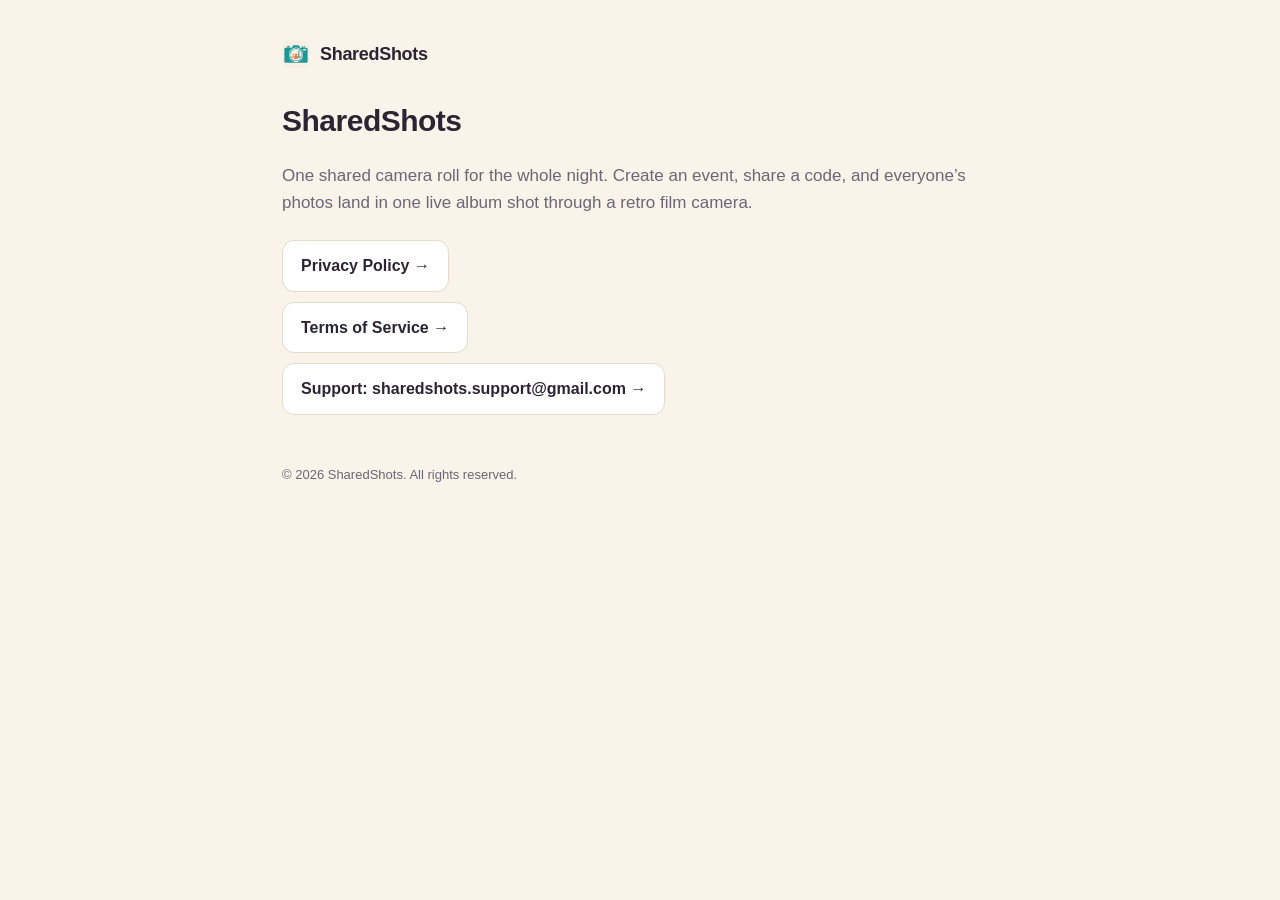
==== index.html @ 399d80fd "Legal pages: say what the app actually does These are the documents the App Store listing, the in-ap" ====
<!doctype html>
<html lang="en">
<head>
  <meta charset="utf-8" />
  <meta name="viewport" content="width=device-width, initial-scale=1" />
  <title>SharedShots</title>
  <link rel="stylesheet" href="./style.css" />
  <link rel="icon" type="image/png" href="./icon.png" />
  <link rel="apple-touch-icon" href="./icon.png" />
</head>
<body>
  <div class="wrap">
    <a class="brand" href="./index.html"><img class="brand-icon" src="./icon.png" alt="" /> SharedShots</a>
    <main>
      <h1>SharedShots</h1>
      <p class="tagline">One shared camera roll for the whole night. Create an event, share a code, and everyone’s photos land in one live album shot through a retro film camera.</p>
      <ul class="home-links">
        <li><a href="./privacy.html">Privacy Policy →</a></li>
        <li><a href="./terms.html">Terms of Service →</a></li>
        <li><a href="mailto:sharedshots.support@gmail.com">Support: sharedshots.support@gmail.com →</a></li>
      </ul>
      <footer>© 2026 SharedShots. All rights reserved.</footer>
    </main>
  </div>
</body>
</html>
---- style.css ----
:root {
  --bg: #f9f3ea;
  --card: #ffffff;
  --text: #2c2433;
  --dim: #6e6576;
  --accent: #0fa39b;
  --border: #e6dacb;
}
* { box-sizing: border-box; }
html { -webkit-text-size-adjust: 100%; }
body {
  margin: 0;
  background: var(--bg);
  color: var(--text);
  font-family: -apple-system, BlinkMacSystemFont, "Segoe UI", Roboto, Helvetica, Arial, sans-serif;
  line-height: 1.6;
}
.wrap { max-width: 760px; margin: 0 auto; padding: 40px 22px 80px; }
.brand {
  display: flex; align-items: center; gap: 10px;
  font-weight: 800; font-size: 18px; letter-spacing: -0.3px;
  color: var(--text); text-decoration: none; margin-bottom: 28px;
}
.brand-icon { width: 28px; height: 28px; border-radius: 8px; display: inline-block; object-fit: cover; vertical-align: middle; }
main h1 { font-size: 30px; letter-spacing: -0.5px; margin: 0 0 6px; }
main h2 { font-size: 20px; margin: 34px 0 10px; }
main h3 { font-size: 16px; margin: 22px 0 8px; }
main p, main li { color: #3a323f; }
a { color: var(--accent); }
em { color: var(--dim); font-style: normal; }
table { border-collapse: collapse; width: 100%; margin: 14px 0; font-size: 14px; }
th, td { border: 1px solid var(--border); padding: 8px 10px; text-align: left; vertical-align: top; }
th { background: #f3ecdd; }
code { background: #efe7d8; padding: 1px 5px; border-radius: 5px; font-size: 0.9em; }
hr { border: none; border-top: 1px solid var(--border); margin: 28px 0; }
.home-links { list-style: none; padding: 0; margin: 24px 0; }
.home-links li { margin: 10px 0; }
.home-links a {
  display: inline-block; padding: 12px 18px; background: var(--card);
  border: 1px solid var(--border); border-radius: 12px; text-decoration: none;
  color: var(--text); font-weight: 600;
}
.tagline { color: var(--dim); font-size: 17px; }
footer { color: var(--dim); font-size: 13px; margin-top: 50px; }
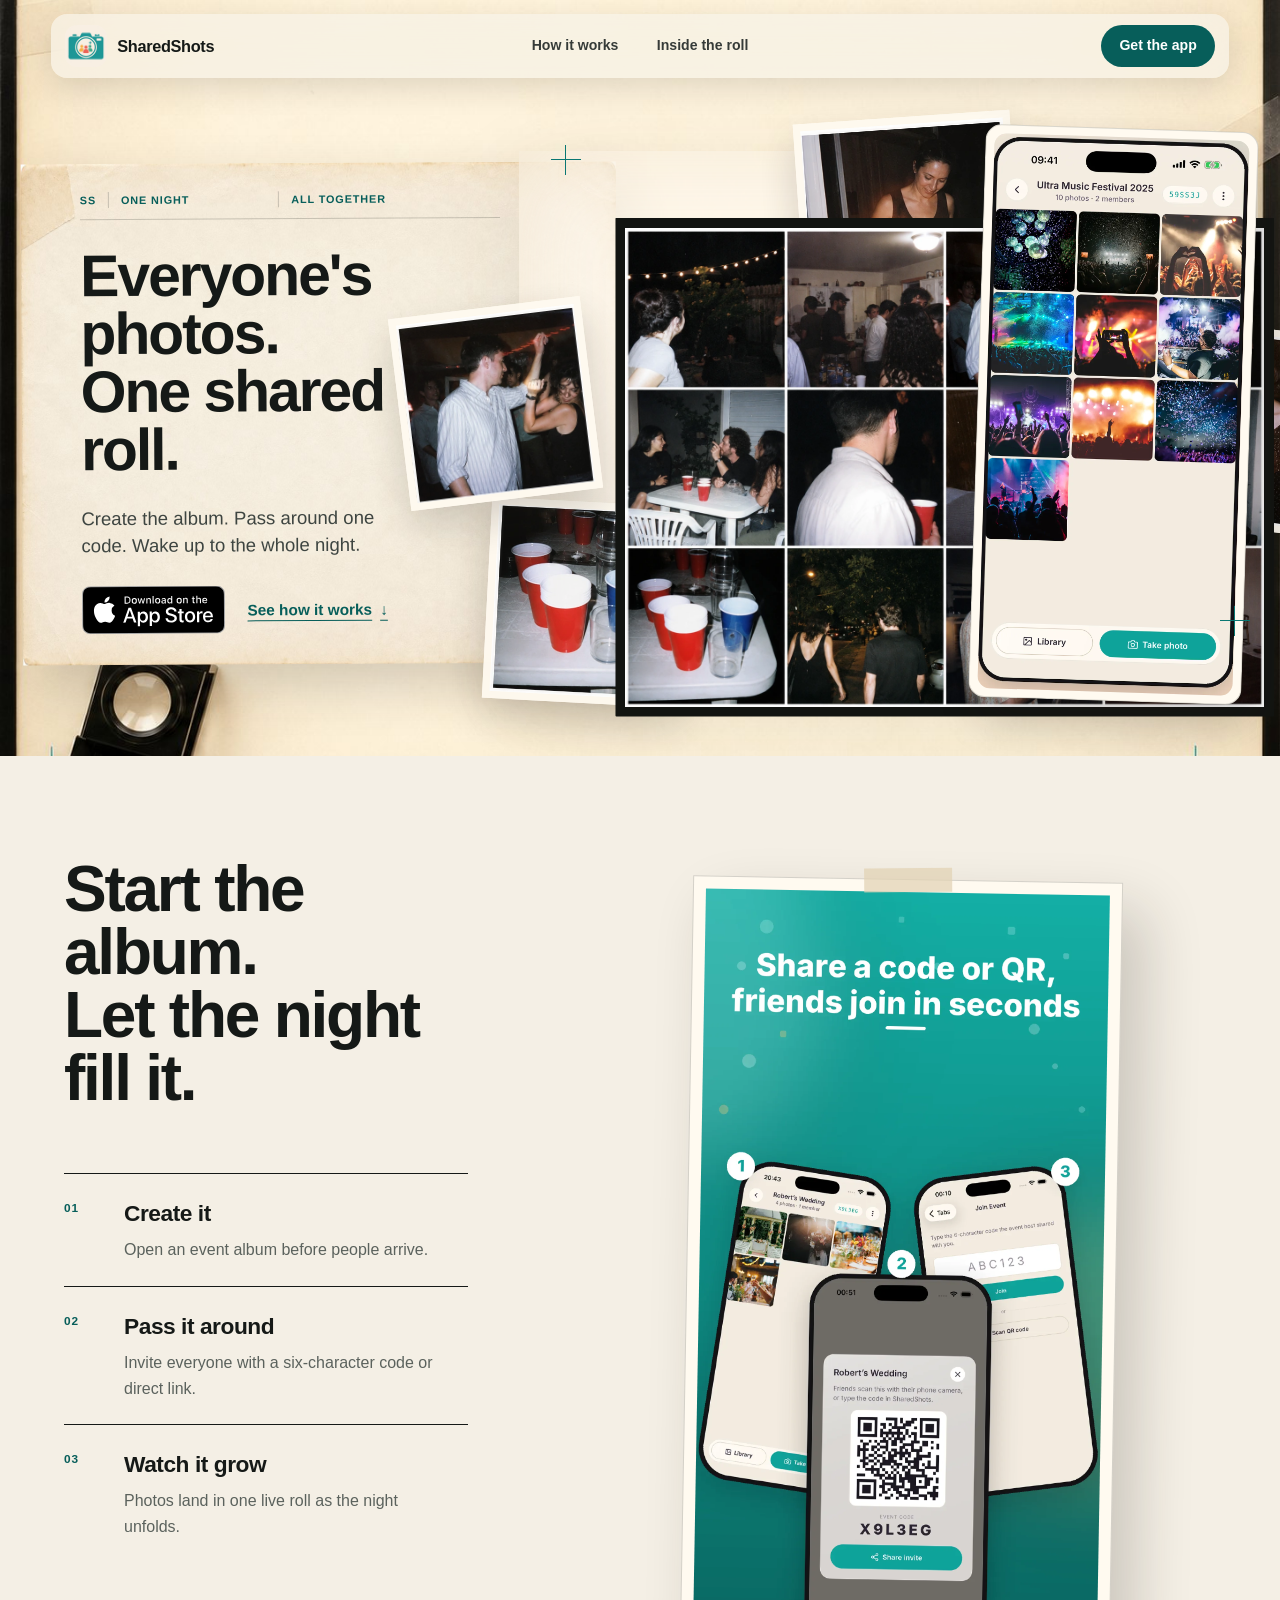
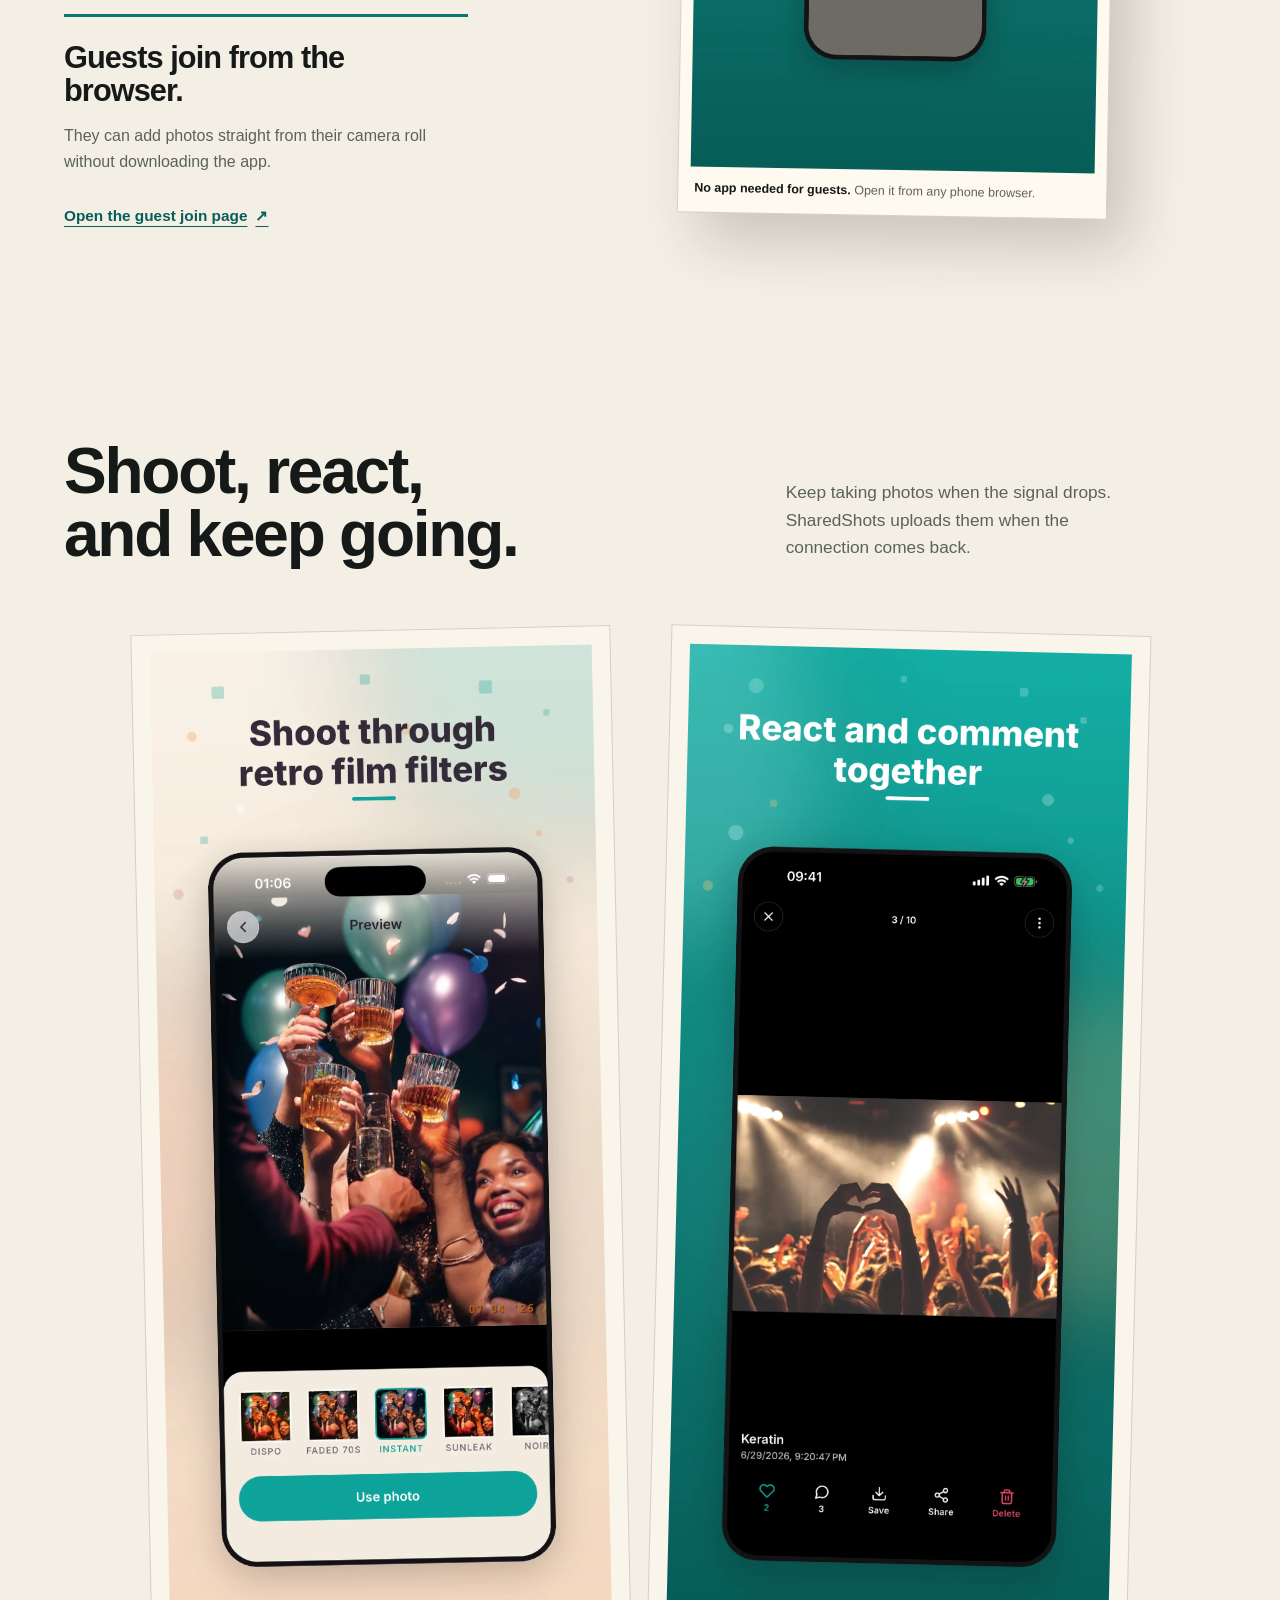
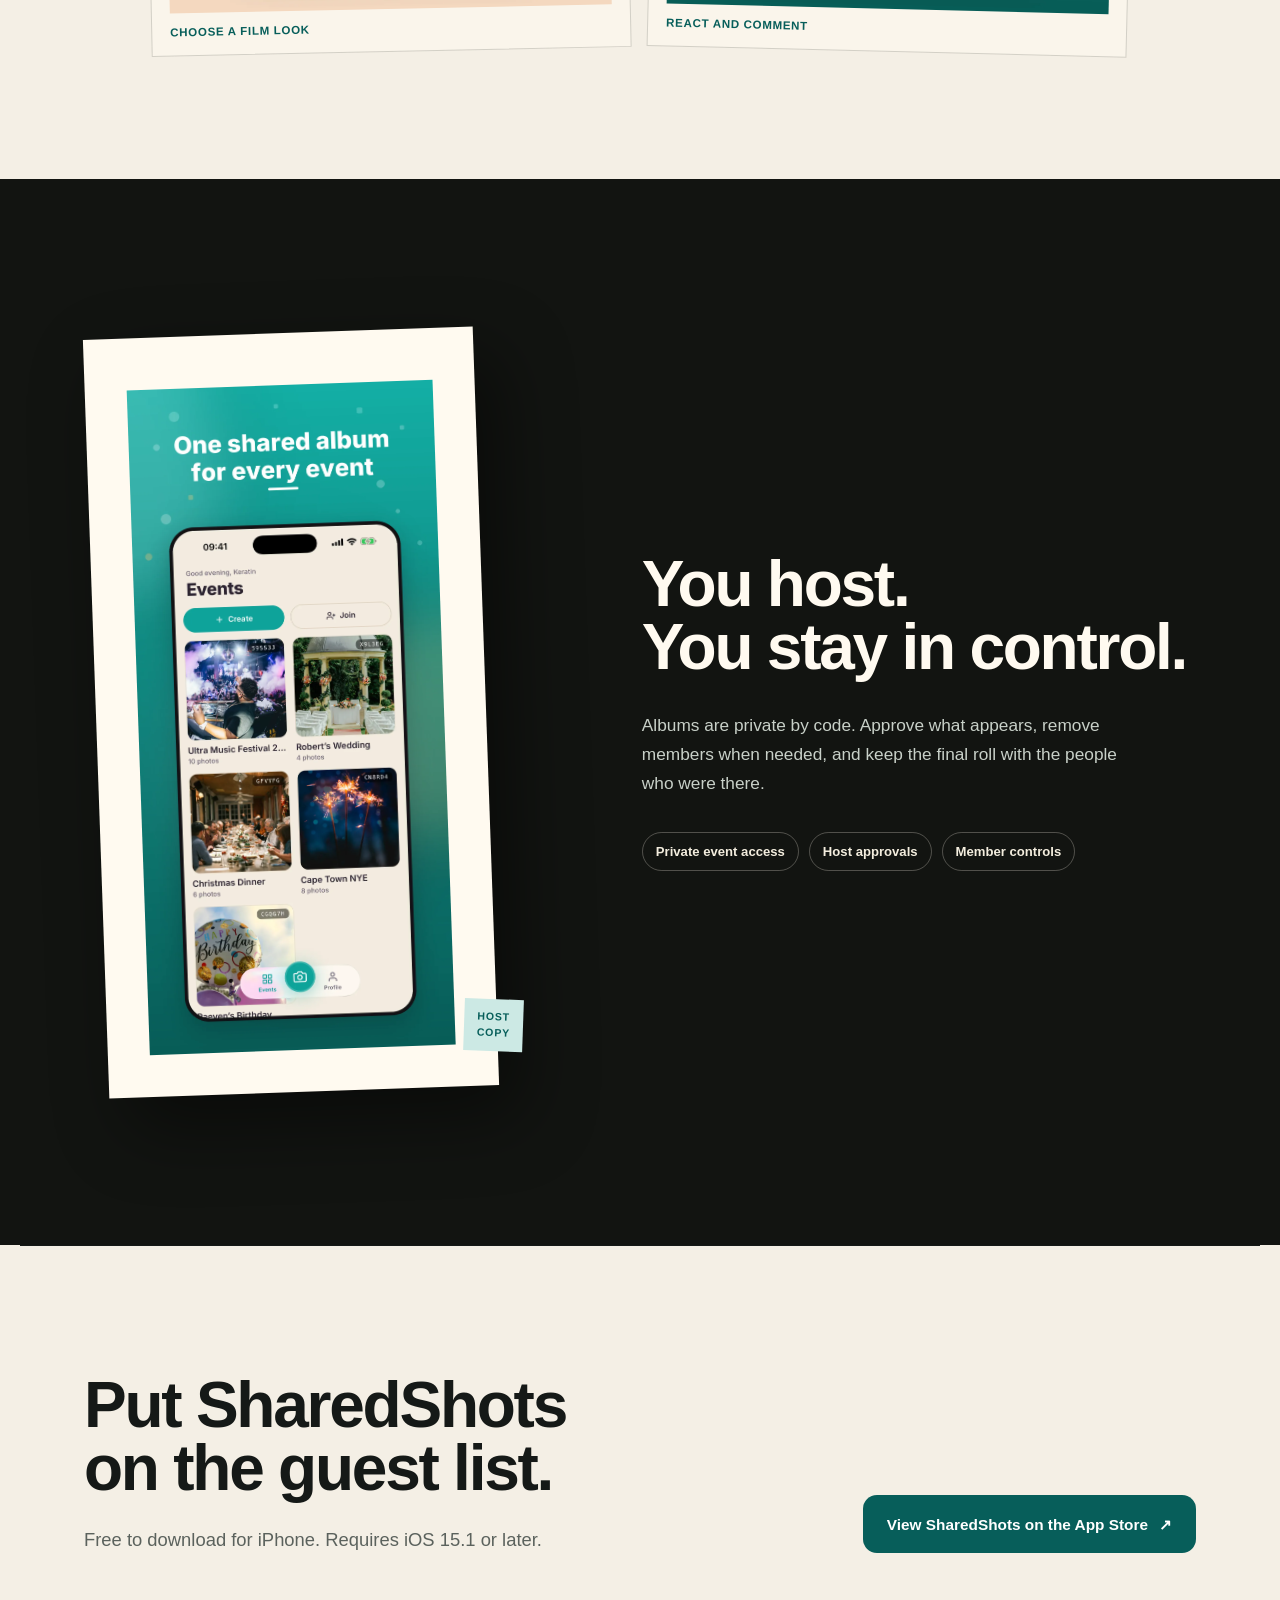
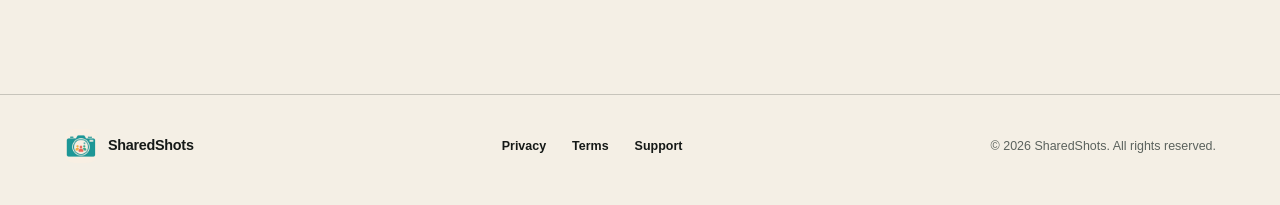
==== commit 5d0583a8: "Redesign the landing page around the contact sheet The old index.html was a placeholder: a title, a " ====
--- a/index.html
+++ b/index.html
@@ -2,25 +2,172 @@
 <html lang="en">
 <head>
   <meta charset="utf-8" />
-  <meta name="viewport" content="width=device-width, initial-scale=1" />
-  <title>SharedShots</title>
+  <meta name="viewport" content="width=device-width, initial-scale=1, viewport-fit=cover" />
+  <title>SharedShots | Everyone's photos, one shared roll</title>
+  <meta name="description" content="Create one event album, share a six-character code, and collect everyone's photos in one live roll. Guests can join from the browser." />
+  <meta name="theme-color" content="#f4efe5" />
+  <meta name="color-scheme" content="light" />
+  <link rel="canonical" href="https://zenklerjp.github.io/sharedshots-site/" />
   <link rel="stylesheet" href="./style.css" />
   <link rel="icon" type="image/png" href="./icon.png" />
   <link rel="apple-touch-icon" href="./icon.png" />
+  <meta property="og:type" content="website" />
+  <meta property="og:title" content="SharedShots | Everyone's photos, one shared roll" />
+  <meta property="og:description" content="Create the album. Pass around one code. Wake up to the whole night." />
+  <meta property="og:url" content="https://zenklerjp.github.io/sharedshots-site/" />
+  <meta property="og:image" content="https://zenklerjp.github.io/sharedshots-site/assets/event-contact-sheet-v2.webp" />
+  <meta name="twitter:card" content="summary_large_image" />
+  <script>document.documentElement.classList.add('js');</script>
 </head>
-<body>
-  <div class="wrap">
-    <a class="brand" href="./index.html"><img class="brand-icon" src="./icon.png" alt="" /> SharedShots</a>
-    <main>
-      <h1>SharedShots</h1>
-      <p class="tagline">One shared camera roll for the whole night. Create an event, share a code, and everyone’s photos land in one live album shot through a retro film camera.</p>
-      <ul class="home-links">
-        <li><a href="./privacy.html">Privacy Policy →</a></li>
-        <li><a href="./terms.html">Terms of Service →</a></li>
-        <li><a href="mailto:sharedshots.support@gmail.com">Support: sharedshots.support@gmail.com →</a></li>
-      </ul>
-      <footer>© 2026 SharedShots. All rights reserved.</footer>
-    </main>
-  </div>
+<body class="landing">
+  <!--
+  THESIS: Separate guest camera rolls converge into one event record; refuse the generic app hero beside a floating phone.
+  OWN-WORLD: Warm light-table ivory, black film rails, teal lab marks, acetate sleeves, and precise contact-sheet rhythm.
+  STORY: Hosts understand the code, see browser access and the live roll, trust the controls, then get the iPhone app.
+  FIRST VIEWPORT: Calm copy fills the left third; event film and a real product screen cross into a large proof sheet at right; the App Store badge anchors the action.
+  FORM: Afterparty Light Table ranked first, staged as a convergence cross with vertical strata ascent; seed key 2ecbd7d3.
+  FINISH: unreviewed and undocumented is unfinished; this build ends with the finish review, the verdict, and DESIGN.md
+  -->
+  <a class="skip-link" href="#main">Skip to content</a>
+
+  <header class="site-header" aria-label="Primary navigation">
+    <a class="site-brand" href="./index.html" aria-label="SharedShots home">
+      <img src="./icon.png" alt="" width="44" height="44" />
+      <span>SharedShots</span>
+    </a>
+    <nav class="site-nav" aria-label="Site navigation">
+      <a href="#how-it-works">How it works</a>
+      <a href="#inside-the-roll">Inside the roll</a>
+    </nav>
+    <a class="header-action" href="https://apps.apple.com/app/id6786014182" data-app-store>Get the app</a>
+  </header>
+
+  <main id="main">
+    <section class="hero" aria-labelledby="hero-title">
+      <div class="hero-copy">
+        <div class="lab-stamp" aria-hidden="true"><span>SS</span><span>ONE NIGHT</span><span>ALL TOGETHER</span></div>
+        <h1 id="hero-title">Everyone's photos.<br />One shared roll.</h1>
+        <p>Create the album. Pass around one code. Wake up to the whole night.</p>
+        <div class="hero-actions">
+          <a class="app-store-badge" href="https://apps.apple.com/app/id6786014182" aria-label="Download SharedShots on the App Store" data-app-store>
+            <img src="./assets/download-on-app-store.svg" alt="Download on the App Store" width="144" height="48" />
+          </a>
+          <a class="text-action" href="#how-it-works">See how it works <span aria-hidden="true">↓</span></a>
+        </div>
+      </div>
+
+      <div class="convergence-stage" role="group" aria-label="Event photos converging into one SharedShots album">
+        <div class="registration registration-one" aria-hidden="true"></div>
+        <div class="registration registration-two" aria-hidden="true"></div>
+        <div class="film-strip film-strip-top" aria-hidden="true">
+          <img src="./assets/event-contact-sheet-v2.webp" alt="" width="1448" height="1086" />
+        </div>
+        <div class="film-strip film-strip-bottom" aria-hidden="true">
+          <img src="./assets/event-contact-sheet-v2.webp" alt="" width="1448" height="1086" />
+        </div>
+        <div class="film-strip film-strip-left" aria-hidden="true">
+          <img src="./assets/event-contact-sheet-v2.webp" alt="" width="1448" height="1086" />
+        </div>
+        <div class="film-strip film-strip-right" aria-hidden="true">
+          <img src="./assets/event-contact-sheet-v2.webp" alt="" width="1448" height="1086" />
+        </div>
+        <figure class="contact-proof">
+          <img src="./assets/event-contact-sheet-v2.webp" alt="Candid guest photos from a backyard birthday and late-night hangout" width="1448" height="1086" />
+        </figure>
+        <figure class="product-proof">
+          <div class="product-shot-crop">
+            <img src="./assets/app-gallery-hd.webp" alt="SharedShots live event gallery on iPhone" width="1287" height="2796" fetchpriority="high" />
+          </div>
+        </figure>
+      </div>
+    </section>
+
+    <section class="host-flow" id="how-it-works" aria-labelledby="flow-title">
+      <div class="flow-copy">
+        <div class="section-intro">
+          <h2 id="flow-title">Start the album.<br />Let the night fill it.</h2>
+        </div>
+        <ol class="flow-list">
+          <li>
+            <h3>Create it</h3>
+            <p>Open an event album before people arrive.</p>
+          </li>
+          <li>
+            <h3>Pass it around</h3>
+            <p>Invite everyone with a six-character code or direct link.</p>
+          </li>
+          <li>
+            <h3>Watch it grow</h3>
+            <p>Photos land in one live roll as the night unfolds.</p>
+          </li>
+        </ol>
+        <div class="guest-join-copy">
+          <h3>Guests join from the browser.</h3>
+          <p>They can add photos straight from their camera roll without downloading the app.</p>
+          <a class="text-action" href="./join.html">Open the guest join page <span aria-hidden="true">↗</span></a>
+        </div>
+      </div>
+      <figure class="code-proof">
+        <img src="./assets/app-code-hd.webp" alt="SharedShots join code, QR code, and guest screens" width="1287" height="2796" loading="lazy" />
+        <figcaption><strong>No app needed for guests.</strong> Open it from any phone browser.</figcaption>
+      </figure>
+    </section>
+
+    <section class="roll-section" id="inside-the-roll" aria-labelledby="roll-title">
+      <div class="roll-heading">
+        <h2 id="roll-title">Shoot, react,<br />and keep going.</h2>
+        <p>Keep taking photos when the signal drops. SharedShots uploads them when the connection comes back.</p>
+      </div>
+      <div class="screen-run" role="region" aria-label="SharedShots app screens" tabindex="0">
+        <figure class="screen-frame screen-frame-one">
+          <img src="./assets/app-camera-hd.webp" alt="SharedShots camera preview with retro film looks" loading="lazy" />
+          <figcaption>Choose a film look</figcaption>
+        </figure>
+        <figure class="screen-frame screen-frame-two">
+          <img src="./assets/app-social-hd.webp" alt="SharedShots photo view with likes, comments, save, and share actions" loading="lazy" />
+          <figcaption>React and comment</figcaption>
+        </figure>
+      </div>
+    </section>
+
+    <section class="control-section" aria-labelledby="control-title">
+      <div class="control-visual" aria-hidden="true">
+        <img src="./assets/app-events-hd.webp" alt="" loading="lazy" />
+        <span class="control-mark">HOST<br />COPY</span>
+      </div>
+      <div class="control-copy">
+        <h2 id="control-title">You host.<br />You stay in control.</h2>
+        <p>Albums are private by code. Approve what appears, remove members when needed, and keep the final roll with the people who were there.</p>
+        <ul>
+          <li>Private event access</li>
+          <li>Host approvals</li>
+          <li>Member controls</li>
+        </ul>
+      </div>
+    </section>
+
+    <section class="final-cta" aria-labelledby="final-title">
+      <div class="final-copy">
+        <h2 id="final-title">Put SharedShots on the guest list.</h2>
+        <p>Free to download for iPhone. Requires iOS 15.1 or later.</p>
+      </div>
+      <a class="primary-action" href="https://apps.apple.com/app/id6786014182" data-app-store>View SharedShots on the App Store <span aria-hidden="true">↗</span></a>
+    </section>
+  </main>
+
+  <footer class="site-footer">
+    <a class="site-brand footer-brand" href="./index.html">
+      <img src="./icon.png" alt="" width="36" height="36" />
+      <span>SharedShots</span>
+    </a>
+    <div class="footer-links">
+      <a href="./privacy.html">Privacy</a>
+      <a href="./terms.html">Terms</a>
+      <a href="mailto:sharedshots.support@gmail.com">Support</a>
+    </div>
+    <p>© 2026 SharedShots. All rights reserved.</p>
+  </footer>
+
+  <script src="./script.js"></script>
 </body>
 </html>
--- a/style.css
+++ b/style.css
@@ -1,44 +1,1309 @@
 :root {
-  --bg: #f9f3ea;
-  --card: #ffffff;
-  --text: #2c2433;
-  --dim: #6e6576;
-  --accent: #0fa39b;
-  --border: #e6dacb;
-}
-* { box-sizing: border-box; }
-html { -webkit-text-size-adjust: 100%; }
+  --paper: #f4efe5;
+  --paper-bright: #fffaf0;
+  --paper-deep: #e7dfd0;
+  --ink: #151917;
+  --muted: #5b625d;
+  --teal: #0a7772;
+  --teal-strong: #075e5a;
+  --teal-soft: #cce9e4;
+  --amber: #d59231;
+  --film: #121411;
+  --hairline: rgba(21, 25, 23, 0.2);
+  --ease-out: cubic-bezier(0.16, 1, 0.3, 1);
+  --shadow-soft: 0 28px 70px rgba(35, 29, 21, 0.18);
+  --shadow-lift: 0 18px 42px rgba(35, 29, 21, 0.2);
+}
+
+* {
+  box-sizing: border-box;
+}
+
+html {
+  scroll-behavior: smooth;
+  scroll-padding-top: 92px;
+  overflow-x: clip;
+  -webkit-text-size-adjust: 100%;
+}
+
 body {
   margin: 0;
-  background: var(--bg);
-  color: var(--text);
+  background: var(--paper);
+  color: var(--ink);
   font-family: -apple-system, BlinkMacSystemFont, "Segoe UI", Roboto, Helvetica, Arial, sans-serif;
+  line-height: 1.5;
+  -webkit-font-smoothing: antialiased;
+}
+
+img {
+  max-width: 100%;
+}
+
+a {
+  color: inherit;
+}
+
+button,
+a {
+  -webkit-tap-highlight-color: transparent;
+}
+
+a:focus-visible {
+  outline: 3px solid var(--teal);
+  outline-offset: 4px;
+  border-radius: 4px;
+}
+
+.skip-link {
+  position: fixed;
+  top: 12px;
+  left: 12px;
+  z-index: 100;
+  padding: 10px 14px;
+  background: var(--film);
+  color: var(--paper-bright);
+  font-weight: 700;
+  text-decoration: none;
+  transform: translateY(-160%);
+  transition: transform 180ms var(--ease-out);
+}
+
+.skip-link:focus {
+  transform: translateY(0);
+}
+
+.landing {
+  overflow-x: clip;
+}
+
+.site-header {
+  position: fixed;
+  inset: 14px clamp(16px, 4vw, 66px) auto;
+  z-index: 40;
+  min-height: 64px;
+  display: grid;
+  grid-template-columns: 1fr auto 1fr;
+  align-items: center;
+  gap: 28px;
+  padding: 9px 14px;
+  background: rgba(247, 241, 231, 0.78);
+  border-radius: 16px;
+  box-shadow: 0 9px 30px rgba(39, 31, 21, 0.15);
+  -webkit-backdrop-filter: blur(22px) saturate(145%);
+  backdrop-filter: blur(22px) saturate(145%);
+}
+
+@supports not (backdrop-filter: blur(1px)) {
+  .site-header {
+    background: var(--paper);
+  }
+}
+
+.site-brand {
+  display: inline-flex;
+  align-items: center;
+  gap: 10px;
+  width: max-content;
+  color: var(--ink);
+  font-size: 1.02rem;
+  font-weight: 760;
+  letter-spacing: -0.02em;
+  text-decoration: none;
+}
+
+.site-brand img {
+  display: block;
+  width: 42px;
+  height: 42px;
+  border-radius: 12px;
+}
+
+.site-nav {
+  display: flex;
+  align-items: center;
+  gap: clamp(20px, 3vw, 42px);
+}
+
+.site-nav a {
+  color: #363b38;
+  font-size: 0.88rem;
+  font-weight: 650;
+  text-decoration: none;
+  transition: color 160ms ease;
+}
+
+.header-action {
+  justify-self: end;
+  min-height: 42px;
+  display: inline-flex;
+  align-items: center;
+  padding: 0 18px;
+  background: var(--teal-strong);
+  color: #fff;
+  border-radius: 999px;
+  font-size: 0.88rem;
+  font-weight: 730;
+  text-decoration: none;
+  transition: transform 160ms var(--ease-out), background-color 160ms ease;
+}
+
+.header-action:active,
+.primary-action:active,
+.app-store-badge:active {
+  transform: scale(0.97);
+}
+
+.hero {
+  min-height: 84svh;
+  display: grid;
+  grid-template-columns: minmax(380px, 0.86fr) minmax(560px, 1.14fr);
+  align-items: center;
+  gap: 0;
+  max-width: none;
+  margin: 0 auto;
+  padding: clamp(88px, 9vh, 104px) max(22px, calc((100vw - 1420px) / 2)) clamp(16px, 2vh, 24px);
+  background-color: var(--paper);
+  background-image: url("./assets/hero-light-table.jpg");
+  background-position: center;
+  background-size: cover;
+  overflow: clip;
+}
+
+.hero-copy {
+  position: relative;
+  z-index: 4;
+  align-self: center;
+  width: min(112%, 640px);
+  padding: clamp(20px, 2.2vw, 30px) clamp(30px, 4.6vw, 66px) clamp(20px, 2.4vw, 32px);
+  background-color: var(--paper-bright);
+  background-image: url("./assets/lab-paper.jpg");
+  background-position: center;
+  background-size: 100% 100%;
+  box-shadow: 14px 22px 52px rgba(46, 36, 24, 0.2);
+  transform: rotate(-0.3deg);
+}
+
+.lab-stamp {
+  width: min(100%, 420px);
+  display: grid;
+  grid-template-columns: auto 1fr 1.4fr;
+  gap: 12px;
+  align-items: center;
+  margin-bottom: clamp(20px, 3vh, 30px);
+  padding-bottom: 11px;
+  border-bottom: 1px solid var(--hairline);
+  color: var(--teal-strong);
+  font-size: 0.68rem;
+  font-weight: 780;
+  letter-spacing: 0.08em;
+}
+
+.lab-stamp span:not(:first-child) {
+  padding-left: 12px;
+  border-left: 1px solid var(--hairline);
+}
+
+.hero h1,
+.section-intro h2,
+.roll-heading h2,
+.control-copy h2,
+.final-copy h2 {
+  margin: 0;
+  font-weight: 780;
+  letter-spacing: -0.035em;
+  line-height: 0.98;
+  text-wrap: balance;
+}
+
+.hero h1 {
+  max-width: 9.8ch;
+  font-size: clamp(3.35rem, 4.6vw, 4.1rem);
+}
+
+.hero-copy > p {
+  max-width: 31ch;
+  margin: 28px 0 0;
+  color: #3e4541;
+  font-size: clamp(1.08rem, 1.45vw, 1.34rem);
+  line-height: 1.45;
+  text-wrap: pretty;
+}
+
+.hero-actions {
+  display: flex;
+  flex-wrap: wrap;
+  align-items: center;
+  gap: 22px;
+  margin-top: 26px;
+}
+
+.app-store-badge {
+  display: inline-flex;
+  flex: none;
+  transition: transform 160ms var(--ease-out), filter 160ms ease;
+}
+
+.app-store-badge img {
+  display: block;
+  width: auto;
+  height: 48px;
+}
+
+.text-action {
+  display: inline-flex;
+  align-items: center;
+  gap: 8px;
+  min-height: 44px;
+  color: var(--teal-strong);
+  font-size: 0.96rem;
+  font-weight: 730;
+  text-underline-offset: 5px;
+  text-decoration-thickness: 1px;
+}
+
+.text-action span {
+  transition: transform 180ms var(--ease-out);
+}
+
+.convergence-stage {
+  position: relative;
+  z-index: 5;
+  min-height: clamp(470px, 62vh, 650px);
+  width: 114%;
+  margin-left: -14%;
+  isolation: isolate;
+  overflow: visible;
+}
+
+.convergence-stage::before {
+  content: "";
+  position: absolute;
+  inset: 3% 0 0 8%;
+  z-index: -1;
+  background: rgba(255, 250, 240, 0.7);
+  box-shadow: inset 0 0 90px rgba(203, 173, 118, 0.18), 0 26px 90px rgba(70, 54, 32, 0.11);
+}
+
+.registration {
+  position: absolute;
+  z-index: 6;
+  width: 30px;
+  height: 30px;
+  color: var(--teal);
+}
+
+.registration::before,
+.registration::after {
+  content: "";
+  position: absolute;
+  background: currentColor;
+}
+
+.registration::before {
+  top: 14px;
+  left: 0;
+  width: 30px;
+  height: 1px;
+}
+
+.registration::after {
+  top: 0;
+  left: 14px;
+  width: 1px;
+  height: 30px;
+}
+
+.registration-one {
+  top: 2%;
+  left: 12%;
+}
+
+.registration-two {
+  right: 1%;
+  bottom: 10%;
+}
+
+.film-strip {
+  position: absolute;
+  z-index: 0;
+  aspect-ratio: 1;
+  height: auto;
+  overflow: hidden;
+  background: var(--paper-bright);
+  border: 7px solid var(--paper-bright);
+  box-shadow: var(--shadow-lift);
+  opacity: 0.95;
+  transition: transform 1100ms var(--ease-out), opacity 700ms ease;
+}
+
+.film-strip img {
+  position: absolute;
+  width: 400%;
+  height: auto;
+  max-width: none;
+  display: block;
+}
+
+.film-strip-top {
+  top: -3%;
+  right: 30%;
+  width: 27%;
+  transform: rotate(-4deg);
+}
+
+.film-strip-top img {
+  top: 0;
+  left: -300%;
+}
+
+.film-strip-bottom {
+  bottom: -2%;
+  left: 4%;
+  width: 25%;
+  transform: rotate(3deg);
+}
+
+.film-strip-bottom img {
+  top: -200%;
+  left: 0;
+}
+
+.film-strip-left {
+  top: 31%;
+  left: -7%;
+  width: 24%;
+  transform: rotate(-7deg);
+}
+
+.film-strip-left img {
+  top: 0;
+  left: -200%;
+}
+
+.film-strip-right {
+  top: 34%;
+  right: -8%;
+  width: 25%;
+  transform: rotate(7deg);
+}
+
+.film-strip-right img {
+  top: -100%;
+  left: -200%;
+}
+
+.contact-proof {
+  position: absolute;
+  z-index: 2;
+  top: 15%;
+  right: -2%;
+  width: min(82%, 760px);
+  margin: 0;
+  padding: 10px;
+  background: var(--film);
+  box-shadow: var(--shadow-soft);
+  transform: none;
+  clip-path: inset(0 round 1px);
+  filter: blur(0);
+  opacity: 1;
+  transition: transform 1200ms var(--ease-out), clip-path 1200ms var(--ease-out), filter 900ms ease, opacity 650ms ease;
+}
+
+.contact-proof img {
+  width: 100%;
+  height: auto;
+  display: block;
+}
+
+.product-proof {
+  position: absolute;
+  z-index: 5;
+  top: -1%;
+  right: 1%;
+  width: clamp(270px, 34%, 340px);
+  margin: 0;
+  padding: 8px;
+  overflow: hidden;
+  background: var(--paper-bright);
+  border: 1px solid rgba(21, 25, 23, 0.16);
+  border-radius: 16px;
+  box-shadow: 14px 20px 44px rgba(30, 27, 22, 0.22);
+  transform: rotate(1.8deg);
+  transition: transform 1100ms var(--ease-out), opacity 650ms ease;
+}
+
+.product-shot-crop {
+  position: relative;
+  aspect-ratio: 970 / 2110;
+  overflow: hidden;
+  background: var(--paper);
+  border-radius: 12px;
+}
+
+.product-shot-crop img {
+  position: absolute;
+  top: -27%;
+  left: -16%;
+  width: 132%;
+  height: auto;
+  max-width: none;
+  display: block;
+}
+
+.image-missing {
+  min-height: 230px;
+  display: grid;
+  place-items: center;
+  background: var(--paper-deep);
+  color: var(--teal-strong);
+}
+
+.image-missing::before {
+  content: "SharedShots screen";
+  max-width: 12ch;
+  text-align: center;
+  font-size: 0.78rem;
+  font-weight: 740;
+}
+
+.image-missing img {
+  display: none;
+}
+
+.control-mark {
+  font-family: "Aptos Narrow", "Bahnschrift SemiCondensed", sans-serif;
+  font-weight: 700;
+  letter-spacing: 0.08em;
+}
+
+.js:not(.motion-ready) .film-strip-top {
+  opacity: 0.58;
+  transform: translate3d(18%, -24%, 0) rotate(2deg);
+}
+
+.js:not(.motion-ready) .film-strip-bottom {
+  opacity: 0.58;
+  transform: translate3d(-18%, 24%, 0) rotate(-3deg);
+}
+
+.js:not(.motion-ready) .film-strip-left {
+  opacity: 0.5;
+  transform: translate3d(-26%, 0, 0) rotate(-12deg);
+}
+
+.js:not(.motion-ready) .film-strip-right {
+  opacity: 0.5;
+  transform: translate3d(28%, 0, 0) rotate(12deg);
+}
+
+.js:not(.motion-ready) .contact-proof {
+  opacity: 0.72;
+  filter: blur(4px);
+  clip-path: inset(10% 9% 11% 10% round 1px);
+  transform: translate3d(5%, 3%, 0) rotate(1deg) scale(0.96);
+}
+
+.js:not(.motion-ready) .product-proof {
+  opacity: 0.68;
+  transform: translate3d(18%, -12%, 0) rotate(7deg);
+}
+
+.final-cta {
+  max-width: 1240px;
+  margin: 0 auto;
+  padding-left: clamp(22px, 5vw, 76px);
+  padding-right: clamp(22px, 5vw, 76px);
+}
+
+.host-flow {
+  display: grid;
+  grid-template-columns: minmax(340px, 0.78fr) minmax(420px, 1.22fr);
+  align-items: center;
+  gap: clamp(64px, 9vw, 150px);
+  max-width: 1480px;
+  margin: 0 auto;
+  padding: clamp(72px, 8vw, 118px) clamp(22px, 5vw, 76px) clamp(84px, 9vw, 132px);
+}
+
+.roll-heading {
+  display: grid;
+  grid-template-columns: minmax(0, 1.18fr) minmax(260px, 0.82fr);
+  gap: clamp(44px, 8vw, 126px);
+  align-items: end;
+}
+
+.section-intro h2,
+.roll-heading h2,
+.control-copy h2,
+.final-copy h2 {
+  font-size: clamp(2.7rem, 5vw, 5rem);
+}
+
+.roll-heading > p {
+  max-width: 36ch;
+  margin: 0 0 4px;
+  color: var(--muted);
+  font-size: 1.08rem;
   line-height: 1.6;
-}
-.wrap { max-width: 760px; margin: 0 auto; padding: 40px 22px 80px; }
-.brand {
-  display: flex; align-items: center; gap: 10px;
-  font-weight: 800; font-size: 18px; letter-spacing: -0.3px;
-  color: var(--text); text-decoration: none; margin-bottom: 28px;
-}
-.brand-icon { width: 28px; height: 28px; border-radius: 8px; display: inline-block; object-fit: cover; vertical-align: middle; }
-main h1 { font-size: 30px; letter-spacing: -0.5px; margin: 0 0 6px; }
-main h2 { font-size: 20px; margin: 34px 0 10px; }
-main h3 { font-size: 16px; margin: 22px 0 8px; }
-main p, main li { color: #3a323f; }
-a { color: var(--accent); }
-em { color: var(--dim); font-style: normal; }
-table { border-collapse: collapse; width: 100%; margin: 14px 0; font-size: 14px; }
-th, td { border: 1px solid var(--border); padding: 8px 10px; text-align: left; vertical-align: top; }
-th { background: #f3ecdd; }
-code { background: #efe7d8; padding: 1px 5px; border-radius: 5px; font-size: 0.9em; }
-hr { border: none; border-top: 1px solid var(--border); margin: 28px 0; }
-.home-links { list-style: none; padding: 0; margin: 24px 0; }
-.home-links li { margin: 10px 0; }
-.home-links a {
-  display: inline-block; padding: 12px 18px; background: var(--card);
-  border: 1px solid var(--border); border-radius: 12px; text-decoration: none;
-  color: var(--text); font-weight: 600;
-}
-.tagline { color: var(--dim); font-size: 17px; }
-footer { color: var(--dim); font-size: 13px; margin-top: 50px; }
+  text-wrap: pretty;
+}
+
+.flow-list {
+  counter-reset: flow-step;
+  list-style: none;
+  display: grid;
+  grid-template-columns: 1fr;
+  margin: clamp(42px, 5vw, 64px) 0 0;
+  padding: 0;
+}
+
+.flow-list li {
+  counter-increment: flow-step;
+  display: grid;
+  grid-template-columns: 42px minmax(0, 1fr);
+  column-gap: 18px;
+  padding: 22px 0 23px;
+  border-top: 1px solid var(--ink);
+}
+
+.flow-list li::before {
+  content: "0" counter(flow-step);
+  grid-column: 1;
+  grid-row: 1 / span 2;
+  padding-top: 4px;
+  color: var(--teal-strong);
+  font-family: "Aptos Narrow", "Bahnschrift SemiCondensed", sans-serif;
+  font-size: 0.74rem;
+  font-weight: 760;
+  letter-spacing: 0.08em;
+}
+
+.flow-list h3 {
+  grid-column: 2;
+  margin: 0 0 7px;
+  font-size: 1.42rem;
+  letter-spacing: -0.02em;
+}
+
+.flow-list p {
+  grid-column: 2;
+  max-width: 36ch;
+  margin: 0;
+  color: var(--muted);
+  line-height: 1.6;
+}
+
+.guest-join-copy {
+  margin-top: clamp(34px, 4vw, 52px);
+  padding-top: 24px;
+  border-top: 3px solid var(--teal);
+}
+
+.guest-join-copy h3 {
+  max-width: 17ch;
+  margin: 0;
+  font-size: clamp(1.65rem, 2.4vw, 2.25rem);
+  line-height: 1.08;
+  letter-spacing: -0.03em;
+}
+
+.guest-join-copy p {
+  max-width: 41ch;
+  margin: 16px 0 19px;
+  color: var(--muted);
+  line-height: 1.6;
+}
+
+.code-proof {
+  position: relative;
+  justify-self: center;
+  width: min(100%, 430px);
+  margin: 0;
+  padding: 12px;
+  background: var(--paper-bright);
+  border: 1px solid rgba(21, 25, 23, 0.18);
+  box-shadow: 22px 28px 58px rgba(36, 30, 23, 0.2);
+  transform: rotate(1deg);
+}
+
+.code-proof::before {
+  content: "";
+  position: absolute;
+  z-index: 1;
+  top: -12px;
+  left: 50%;
+  width: 88px;
+  height: 24px;
+  background: rgba(226, 211, 180, 0.72);
+  transform: translateX(-50%) rotate(-1.5deg);
+}
+
+.code-proof img {
+  width: 100%;
+  height: auto;
+  display: block;
+}
+
+.code-proof figcaption {
+  padding: 12px 4px 3px;
+  color: var(--muted);
+  font-size: 0.78rem;
+  line-height: 1.45;
+}
+
+.code-proof figcaption strong {
+  color: var(--ink);
+}
+
+.roll-section {
+  max-width: 1480px;
+  margin: 0 auto;
+  padding: clamp(56px, 7vw, 88px) clamp(22px, 5vw, 76px) clamp(84px, 10vw, 132px);
+  overflow-x: clip;
+}
+
+.screen-run {
+  display: grid;
+  grid-template-columns: repeat(2, minmax(0, 480px));
+  justify-content: center;
+  gap: clamp(18px, 3vw, 38px);
+  align-items: start;
+  margin-top: clamp(38px, 5vw, 64px);
+}
+
+.screen-run:focus-visible {
+  outline: 3px solid var(--teal);
+  outline-offset: -3px;
+}
+
+.screen-frame {
+  margin: 0;
+  padding: 18px 18px 13px;
+  background: rgba(255, 250, 240, 0.58);
+  border: 1px solid rgba(21, 25, 23, 0.17);
+}
+
+.screen-frame img {
+  width: 100%;
+  display: block;
+}
+
+.screen-frame figcaption {
+  padding-top: 11px;
+  color: var(--teal-strong);
+  font-size: 0.72rem;
+  font-weight: 760;
+  letter-spacing: 0.06em;
+  text-transform: uppercase;
+}
+
+.screen-frame-one {
+  transform: rotate(-1.2deg);
+}
+
+.screen-frame-two {
+  transform: rotate(1.4deg);
+}
+
+.control-section {
+  display: grid;
+  grid-template-columns: minmax(280px, 0.86fr) minmax(340px, 1.14fr);
+  gap: clamp(70px, 11vw, 170px);
+  align-items: center;
+  min-height: 760px;
+  padding: clamp(100px, 12vw, 170px) max(22px, calc((100vw - 1120px) / 2));
+  background: var(--film);
+  color: var(--paper-bright);
+}
+
+.control-visual {
+  position: relative;
+  justify-self: center;
+  width: min(100%, 390px);
+  padding: 52px 42px 42px;
+  background: var(--paper-bright);
+  box-shadow: 22px 30px 74px rgba(0, 0, 0, 0.46);
+  transform: rotate(-2deg);
+}
+
+.control-visual img {
+  width: 100%;
+  display: block;
+}
+
+.control-mark {
+  position: absolute;
+  right: -26px;
+  bottom: 34px;
+  padding: 10px 13px;
+  background: var(--teal-soft);
+  color: var(--teal-strong);
+  font-size: 0.66rem;
+  transform: rotate(4deg);
+}
+
+.control-copy {
+  max-width: 630px;
+}
+
+.control-copy p {
+  max-width: 50ch;
+  margin: 32px 0 0;
+  color: #c8d0c8;
+  font-size: 1.08rem;
+  line-height: 1.68;
+}
+
+.control-copy ul {
+  display: flex;
+  flex-wrap: wrap;
+  gap: 10px;
+  list-style: none;
+  margin: 34px 0 0;
+  padding: 0;
+}
+
+.control-copy li {
+  padding: 9px 13px;
+  border: 1px solid rgba(242, 237, 225, 0.28);
+  border-radius: 999px;
+  color: #f3edde;
+  font-size: 0.82rem;
+  font-weight: 650;
+}
+
+.final-cta {
+  display: grid;
+  grid-template-columns: minmax(0, 1fr) auto;
+  align-items: end;
+  gap: 48px;
+  padding-top: clamp(78px, 10vw, 128px);
+  padding-bottom: clamp(86px, 11vw, 142px);
+  border-top: 1px solid var(--ink);
+}
+
+.final-copy h2 {
+  max-width: 15ch;
+}
+
+.final-copy p {
+  margin: 26px 0 0;
+  color: var(--muted);
+  font-size: 1.15rem;
+}
+
+.primary-action {
+  display: inline-flex;
+  align-items: center;
+  justify-content: center;
+  gap: 11px;
+  min-height: 58px;
+  padding: 0 24px;
+  background: var(--teal-strong);
+  color: #fff;
+  border-radius: 14px;
+  font-size: 0.96rem;
+  font-weight: 740;
+  text-decoration: none;
+  transition: transform 160ms var(--ease-out), background-color 160ms ease;
+}
+
+.site-footer {
+  display: grid;
+  grid-template-columns: auto 1fr auto;
+  align-items: center;
+  gap: 28px 48px;
+  padding: 34px clamp(22px, 5vw, 76px) 42px;
+  border-top: 1px solid var(--hairline);
+  color: var(--muted);
+  font-size: 0.78rem;
+}
+
+.footer-brand {
+  font-size: 0.9rem;
+}
+
+.footer-brand img {
+  width: 34px;
+  height: 34px;
+  border-radius: 10px;
+}
+
+.footer-links {
+  display: flex;
+  justify-content: center;
+  gap: 26px;
+}
+
+.footer-links a {
+  color: var(--ink);
+  font-weight: 650;
+  text-decoration: none;
+}
+
+.site-footer p {
+  margin: 0;
+}
+
+@media (hover: hover) and (pointer: fine) {
+  .site-nav a:hover,
+  .footer-links a:hover {
+    color: var(--teal-strong);
+  }
+
+  .header-action:hover,
+  .primary-action:hover {
+    background: #064f4b;
+  }
+
+  .app-store-badge:hover {
+    filter: brightness(1.08);
+  }
+
+  .text-action:hover span {
+    transform: translate3d(3px, 2px, 0);
+  }
+}
+
+@media (max-width: 1120px) {
+  .hero {
+    grid-template-columns: minmax(310px, 0.9fr) minmax(470px, 1.1fr);
+  }
+
+  .hero h1 {
+    font-size: clamp(3.45rem, 6.8vw, 5.2rem);
+  }
+
+  .product-proof {
+    width: 23%;
+  }
+
+  .screen-run {
+    grid-template-columns: repeat(2, minmax(240px, 1fr));
+  }
+}
+
+@media (max-width: 860px) {
+  .site-header {
+    grid-template-columns: 1fr auto;
+  }
+
+  .site-brand,
+  .header-action,
+  .footer-brand,
+  .footer-links a {
+    min-height: 44px;
+  }
+
+  .footer-brand,
+  .footer-links a {
+    display: inline-flex;
+    align-items: center;
+  }
+
+  .site-nav {
+    display: none;
+  }
+
+  .hero {
+    min-height: auto;
+    grid-template-columns: 1fr;
+    gap: 52px;
+    padding-top: 128px;
+  }
+
+  .hero-copy {
+    width: 100%;
+    max-width: 650px;
+  }
+
+  .lab-stamp {
+    margin-bottom: 42px;
+  }
+
+  .convergence-stage {
+    min-height: 620px;
+  }
+
+  .roll-heading {
+    grid-template-columns: 1fr;
+    gap: 28px;
+  }
+
+  .host-flow {
+    grid-template-columns: 1fr;
+    gap: 56px;
+    max-width: 720px;
+  }
+
+  .screen-run {
+    grid-template-columns: repeat(2, minmax(220px, 1fr));
+    row-gap: 70px;
+  }
+
+  .screen-frame-one,
+  .screen-frame-two {
+    transform: none;
+  }
+
+  .control-section {
+    grid-template-columns: minmax(230px, 0.68fr) 1fr;
+    gap: 52px;
+  }
+
+  .final-cta {
+    grid-template-columns: 1fr;
+    align-items: start;
+  }
+
+  .primary-action {
+    width: max-content;
+  }
+
+  .site-footer {
+    grid-template-columns: auto 1fr;
+  }
+
+  .site-footer > p {
+    grid-column: 1 / -1;
+  }
+}
+
+@media (max-width: 620px) {
+  .landing {
+    --mobile-gutter: clamp(20px, 5.5vw, 24px);
+  }
+
+  html {
+    scroll-padding-top: 78px;
+  }
+
+  .site-header {
+    top: max(14px, calc(env(safe-area-inset-top) + 8px));
+    right: max(16px, env(safe-area-inset-right));
+    left: max(16px, env(safe-area-inset-left));
+    min-height: 68px;
+    gap: 12px;
+    padding: 10px 12px;
+  }
+
+  .site-brand {
+    min-height: 44px;
+    gap: 8px;
+    font-size: 0.93rem;
+  }
+
+  .site-brand img {
+    width: 38px;
+    height: 38px;
+    border-radius: 11px;
+  }
+
+  .header-action {
+    min-height: 44px;
+    padding: 0 12px;
+    font-size: 0.78rem;
+    white-space: nowrap;
+  }
+
+  .hero {
+    gap: 36px;
+    padding: calc(108px + env(safe-area-inset-top)) max(var(--mobile-gutter), env(safe-area-inset-right)) 54px max(var(--mobile-gutter), env(safe-area-inset-left));
+  }
+
+  .hero-copy {
+    padding: 22px 24px 24px;
+  }
+
+  .lab-stamp {
+    grid-template-columns: auto 1fr;
+    margin-bottom: 20px;
+  }
+
+  .lab-stamp span:last-child {
+    display: none;
+  }
+
+  .hero h1 {
+    font-size: clamp(2.8rem, 13vw, 3.65rem);
+  }
+
+  .hero-copy > p {
+    margin-top: 18px;
+    font-size: 1.05rem;
+  }
+
+  .hero-actions {
+    align-items: flex-start;
+    gap: 14px 20px;
+    margin-top: 20px;
+  }
+
+  .app-store-badge img {
+    height: 44px;
+  }
+
+  .convergence-stage {
+    min-height: 430px;
+  }
+
+  .convergence-stage::before {
+    inset: 2% -28px 0 4%;
+  }
+
+  .film-strip {
+    height: auto;
+    border-width: 4px;
+  }
+
+  .film-strip-top {
+    top: 1%;
+    right: 29%;
+    width: 28%;
+  }
+
+  .film-strip-bottom {
+    left: 1%;
+    width: 27%;
+  }
+
+  .contact-proof {
+    top: 18%;
+    right: -8%;
+    width: 93%;
+    padding: 6px 6px 0;
+  }
+
+  .product-proof {
+    top: -3%;
+    right: -3%;
+    width: 40%;
+    min-width: 138px;
+    padding: 5px;
+  }
+
+  .final-cta {
+    padding-left: max(var(--mobile-gutter), env(safe-area-inset-left));
+    padding-right: max(var(--mobile-gutter), env(safe-area-inset-right));
+  }
+
+  .host-flow {
+    grid-template-columns: 1fr;
+    gap: 52px;
+    padding: 68px max(var(--mobile-gutter), env(safe-area-inset-right)) 78px max(var(--mobile-gutter), env(safe-area-inset-left));
+  }
+
+  .section-intro h2,
+  .roll-heading h2,
+  .control-copy h2,
+  .final-copy h2 {
+    font-size: clamp(2.55rem, 12vw, 3.85rem);
+  }
+
+  .flow-list {
+    margin-top: 36px;
+  }
+
+  .flow-list li {
+    grid-template-columns: 36px minmax(0, 1fr);
+    column-gap: 14px;
+  }
+
+  .code-proof {
+    width: min(92%, 390px);
+  }
+
+  .roll-section {
+    padding: 64px max(var(--mobile-gutter), env(safe-area-inset-right)) 88px max(var(--mobile-gutter), env(safe-area-inset-left));
+  }
+
+  .screen-run {
+    display: flex;
+    justify-content: flex-start;
+    gap: 14px;
+    margin-left: calc(var(--mobile-gutter) * -1);
+    margin-right: calc(var(--mobile-gutter) * -1);
+    padding: 0 var(--mobile-gutter) 22px;
+    overflow-x: auto;
+    overscroll-behavior-inline: contain;
+    scroll-padding-inline: var(--mobile-gutter);
+    scroll-snap-type: x mandatory;
+    scrollbar-width: none;
+    -webkit-overflow-scrolling: touch;
+  }
+
+  .screen-run::-webkit-scrollbar {
+    display: none;
+  }
+
+  .screen-frame {
+    flex: 0 0 min(74vw, 300px);
+    scroll-snap-align: start;
+  }
+
+  .control-section {
+    grid-template-columns: 1fr;
+    min-height: 0;
+    padding: 96px 24px 104px;
+  }
+
+  .control-visual {
+    width: min(76vw, 330px);
+    padding: 38px 30px 30px;
+  }
+
+  .control-copy {
+    order: -1;
+  }
+
+  .control-copy ul {
+    gap: 8px;
+  }
+
+  .primary-action {
+    width: 100%;
+  }
+
+  .site-footer {
+    grid-template-columns: 1fr;
+    justify-items: start;
+    padding: 30px max(var(--mobile-gutter), env(safe-area-inset-right)) max(38px, calc(22px + env(safe-area-inset-bottom))) max(var(--mobile-gutter), env(safe-area-inset-left));
+  }
+
+  .footer-links {
+    justify-content: flex-start;
+    gap: 20px;
+  }
+
+  .footer-brand,
+  .footer-links a {
+    min-height: 44px;
+    display: inline-flex;
+    align-items: center;
+  }
+
+  .site-footer > p {
+    grid-column: auto;
+  }
+}
+
+@media (max-width: 360px) {
+  .hero-actions {
+    flex-direction: column;
+    align-items: flex-start;
+    gap: 8px;
+  }
+}
+
+@media (prefers-reduced-motion: reduce) {
+  html {
+    scroll-behavior: auto;
+  }
+
+  *,
+  *::before,
+  *::after {
+    animation-duration: 0.01ms !important;
+    animation-iteration-count: 1 !important;
+    transition-duration: 0.01ms !important;
+    scroll-behavior: auto !important;
+  }
+
+  .js:not(.motion-ready) .film-strip-top,
+  .js:not(.motion-ready) .film-strip-bottom,
+  .js:not(.motion-ready) .contact-proof,
+  .js:not(.motion-ready) .product-proof {
+    opacity: 1;
+    filter: none;
+    clip-path: none;
+  }
+}
+
+/* Legal documents keep a quieter reading surface while sharing the brand. */
+body:not(.landing) .wrap {
+  max-width: 760px;
+  margin: 0 auto;
+  padding: 40px 22px 80px;
+}
+
+body:not(.landing) .brand {
+  display: flex;
+  align-items: center;
+  gap: 10px;
+  width: max-content;
+  margin-bottom: 28px;
+  color: var(--ink);
+  font-size: 18px;
+  font-weight: 780;
+  letter-spacing: -0.02em;
+  text-decoration: none;
+}
+
+body:not(.landing) .brand-icon {
+  width: 28px;
+  height: 28px;
+  border-radius: 8px;
+  object-fit: cover;
+}
+
+body:not(.landing) main h1 {
+  margin: 0 0 8px;
+  font-size: 2rem;
+  letter-spacing: -0.025em;
+}
+
+body:not(.landing) main h2 {
+  margin: 38px 0 11px;
+  font-size: 1.3rem;
+}
+
+body:not(.landing) main h3 {
+  margin: 26px 0 8px;
+  font-size: 1.02rem;
+}
+
+body:not(.landing) main p,
+body:not(.landing) main li {
+  color: #3a403c;
+}
+
+body:not(.landing) main a {
+  color: var(--teal-strong);
+}
+
+body:not(.landing) em {
+  color: var(--muted);
+  font-style: normal;
+}
+
+body:not(.landing) table {
+  width: 100%;
+  margin: 16px 0;
+  border-collapse: collapse;
+  font-size: 0.88rem;
+}
+
+body:not(.landing) th,
+body:not(.landing) td {
+  padding: 9px 11px;
+  border: 1px solid var(--hairline);
+  text-align: left;
+  vertical-align: top;
+}
+
+body:not(.landing) th {
+  background: var(--paper-deep);
+}
+
+body:not(.landing) code {
+  padding: 1px 5px;
+  background: var(--paper-deep);
+  border-radius: 4px;
+  font-size: 0.9em;
+}
+
+body:not(.landing) hr {
+  margin: 30px 0;
+  border: 0;
+  border-top: 1px solid var(--hairline);
+}
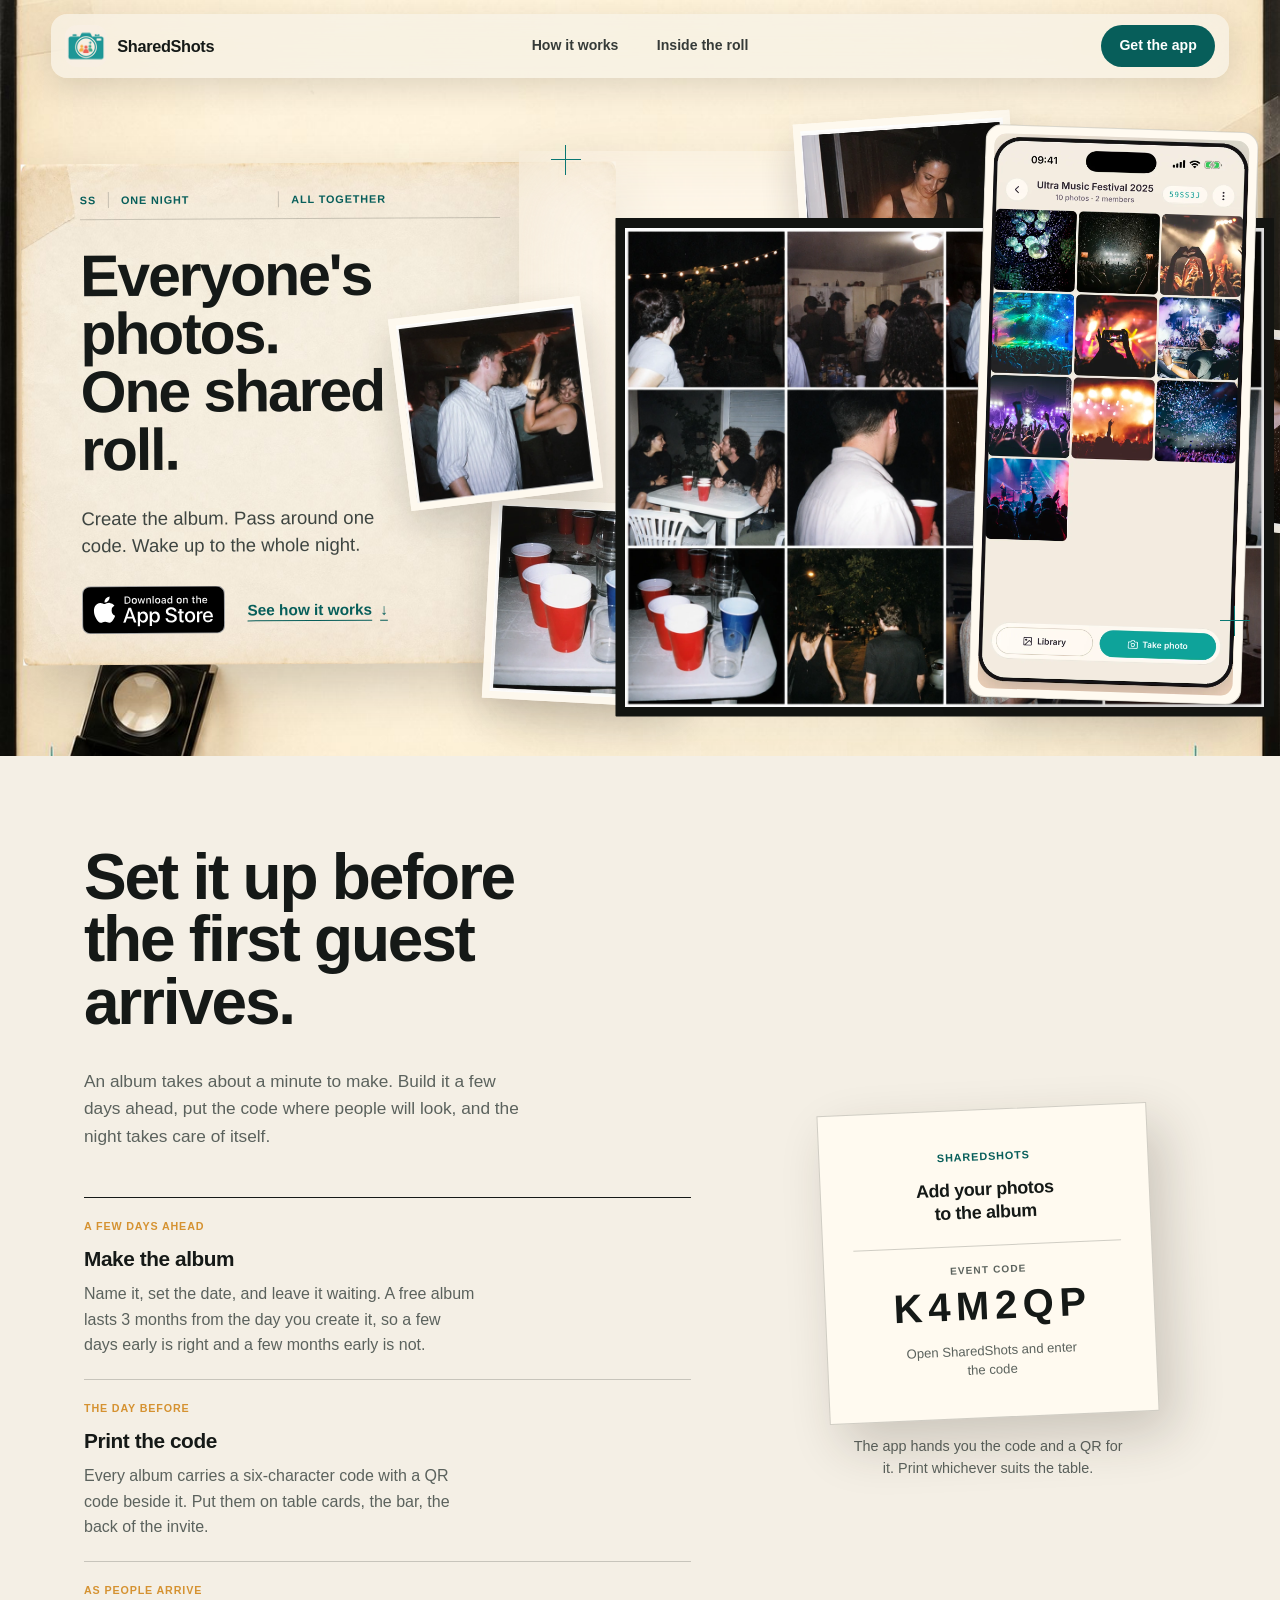
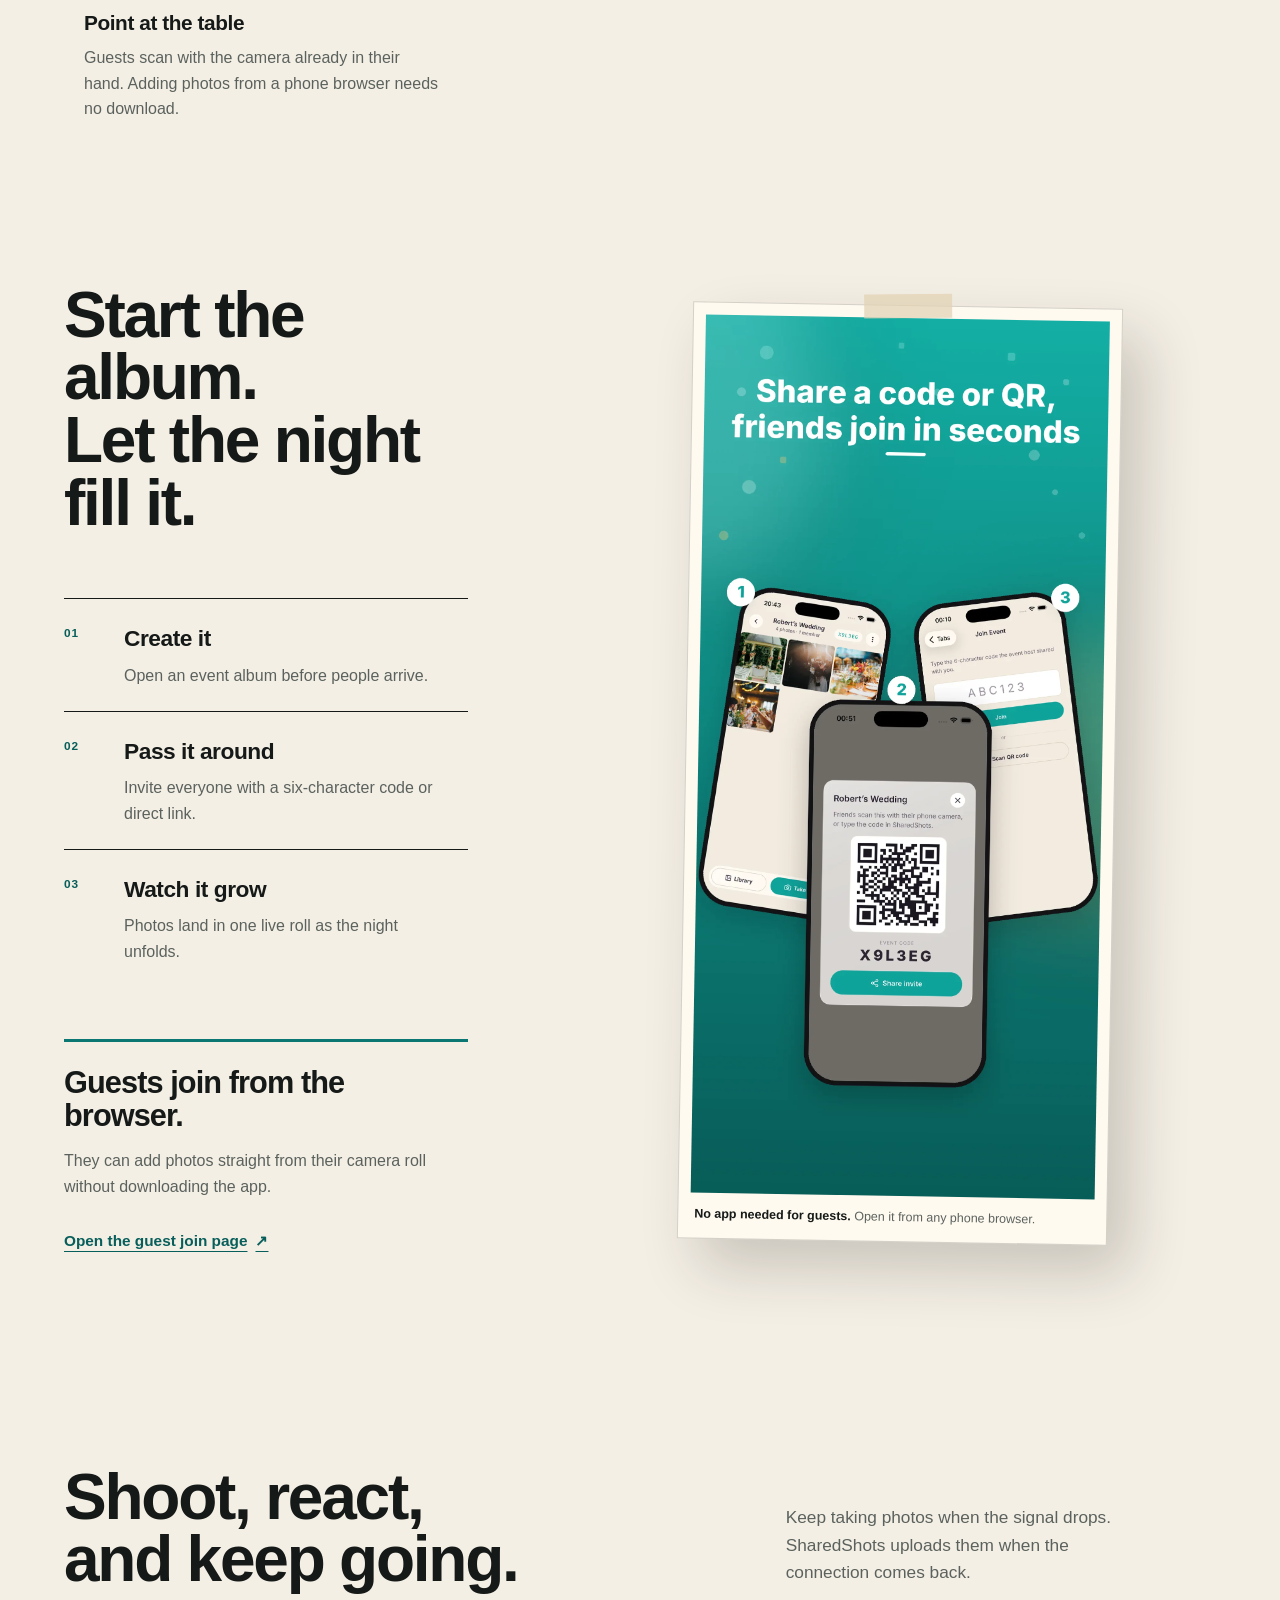
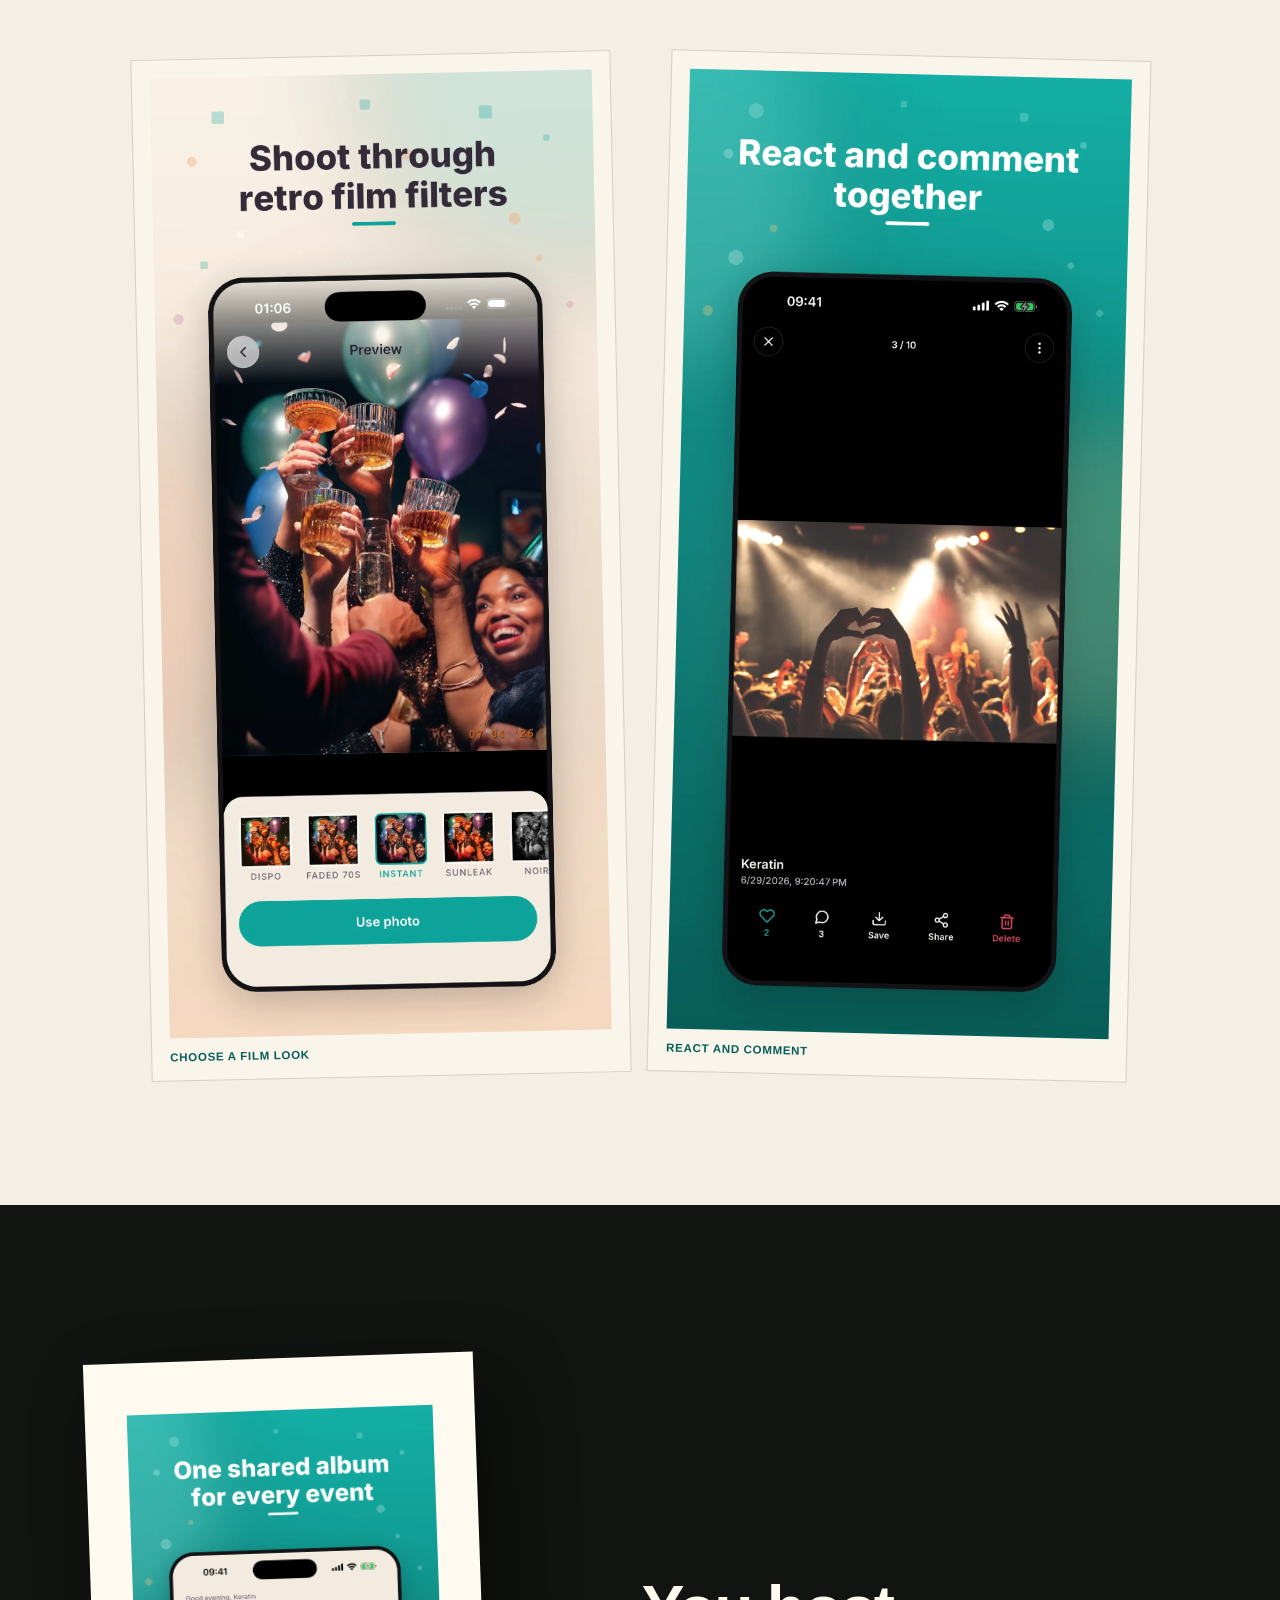
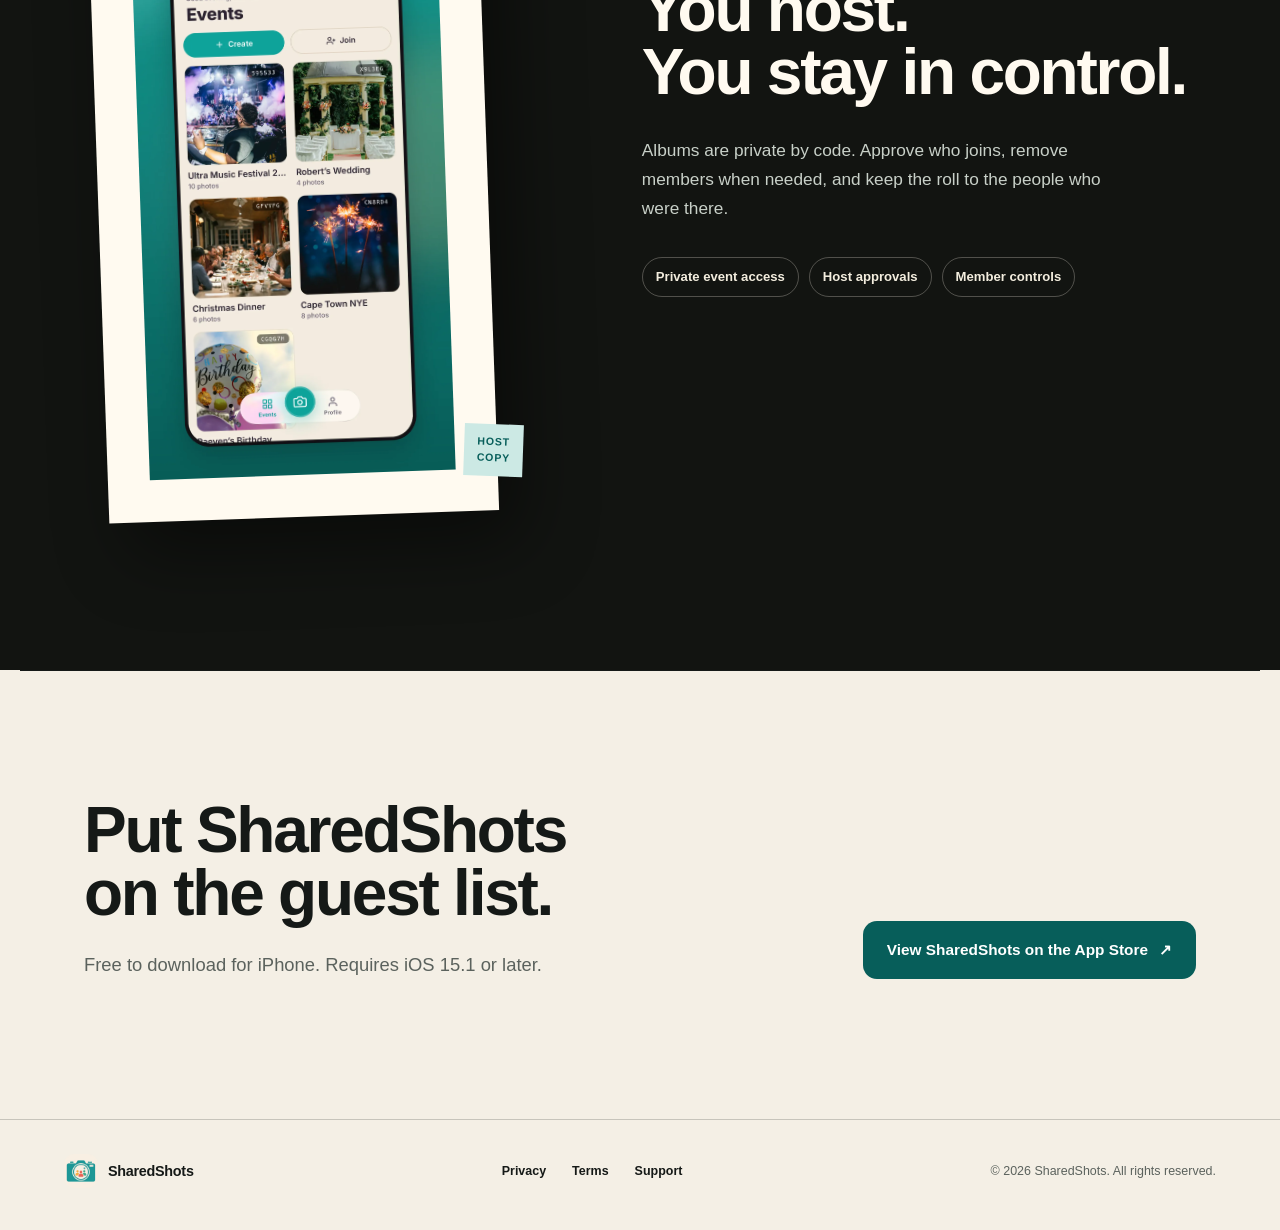
==== commit 10fd4413: "Answer the host's first real question: when do I set this up? The page went straight from the hero t" ====
--- a/index.html
+++ b/index.html
@@ -7,15 +7,15 @@
   <meta name="description" content="Create one event album, share a six-character code, and collect everyone's photos in one live roll. Guests can join from the browser." />
   <meta name="theme-color" content="#f4efe5" />
   <meta name="color-scheme" content="light" />
-  <link rel="canonical" href="https://zenklerjp.github.io/sharedshots-site/" />
+  <link rel="canonical" href="https://sharedshots.site/" />
   <link rel="stylesheet" href="./style.css" />
   <link rel="icon" type="image/png" href="./icon.png" />
   <link rel="apple-touch-icon" href="./icon.png" />
   <meta property="og:type" content="website" />
   <meta property="og:title" content="SharedShots | Everyone's photos, one shared roll" />
   <meta property="og:description" content="Create the album. Pass around one code. Wake up to the whole night." />
-  <meta property="og:url" content="https://zenklerjp.github.io/sharedshots-site/" />
-  <meta property="og:image" content="https://zenklerjp.github.io/sharedshots-site/assets/event-contact-sheet-v2.webp" />
+  <meta property="og:url" content="https://sharedshots.site/" />
+  <meta property="og:image" content="https://sharedshots.site/assets/event-contact-sheet-v2.webp" />
   <meta name="twitter:card" content="summary_large_image" />
   <script>document.documentElement.classList.add('js');</script>
 </head>
@@ -82,6 +82,43 @@
       </div>
     </section>
 
+    <section class="prep-section" id="plan-ahead" aria-labelledby="prep-title">
+      <div class="prep-copy">
+        <div class="section-intro">
+          <h2 id="prep-title">Set it up before<br />the first guest arrives.</h2>
+        </div>
+        <p class="prep-lede">An album takes about a minute to make. Build it a few days ahead, put the code where people will look, and the night takes care of itself.</p>
+        <ol class="prep-list">
+          <li>
+            <span class="prep-when">A few days ahead</span>
+            <h3>Make the album</h3>
+            <p>Name it, set the date, and leave it waiting. A free album lasts 3 months from the day you create it, so a few days early is right and a few months early is not.</p>
+          </li>
+          <li>
+            <span class="prep-when">The day before</span>
+            <h3>Print the code</h3>
+            <p>Every album carries a six-character code with a QR code beside it. Put them on table cards, the bar, the back of the invite.</p>
+          </li>
+          <li>
+            <span class="prep-when">As people arrive</span>
+            <h3>Point at the table</h3>
+            <p>Guests scan with the camera already in their hand. Adding photos from a phone browser needs no download.</p>
+          </li>
+        </ol>
+      </div>
+
+      <figure class="prep-print">
+        <div class="prep-card" role="img" aria-label="Example of a printed table card: the SharedShots mark, the words add your photos to the album, an event code reading K4M2QP, and a line telling guests to open SharedShots and enter the code.">
+          <span class="prep-card-mark" aria-hidden="true">SharedShots</span>
+          <p class="prep-card-lead" aria-hidden="true">Add your photos to the album</p>
+          <span class="prep-card-label" aria-hidden="true">Event code</span>
+          <span class="prep-card-code" aria-hidden="true">K4M2QP</span>
+          <p class="prep-card-foot" aria-hidden="true">Open SharedShots and enter the code</p>
+        </div>
+        <figcaption>The app hands you the code and a QR for it. Print whichever suits the table.</figcaption>
+      </figure>
+    </section>
+
     <section class="host-flow" id="how-it-works" aria-labelledby="flow-title">
       <div class="flow-copy">
         <div class="section-intro">
@@ -137,7 +174,7 @@
       </div>
       <div class="control-copy">
         <h2 id="control-title">You host.<br />You stay in control.</h2>
-        <p>Albums are private by code. Approve what appears, remove members when needed, and keep the final roll with the people who were there.</p>
+        <p>Albums are private by code. Approve who joins, remove members when needed, and keep the roll to the people who were there.</p>
         <ul>
           <li>Private event access</li>
           <li>Host approvals</li>
--- a/style.css
+++ b/style.css
@@ -845,6 +845,165 @@
   margin: 0;
 }
 
+/* Plan-ahead section -------------------------------------------------------
+   Sits between the hero and the process so the practical question a host
+   actually has - "when do I set this up?" - is answered before the feature
+   tour starts.
+
+   The printed table card is the only piece of evidence here, so it is the only
+   thing carrying a shadow and a rotation; the copy column stays flat, per the
+   Evidence Casts the Shadow rule. It is square-cornered because it represents
+   a printed object, not a control. It deliberately shows the CODE and not a
+   QR: a drawn QR would not scan, and printing an unscannable QR on the one
+   section telling hosts to print QR codes is the exact promise this site
+   should not make. The QR is named in the copy and lives in the app, which is
+   where a host actually generates it. The card's instruction mirrors the app's
+   own wording, because album.html reads the code from the URL and has no field
+   to type one into - "enter the code at sharedshots.site" would be false.
+--------------------------------------------------------------------------- */
+
+.prep-section {
+  display: grid;
+  grid-template-columns: minmax(340px, 1.05fr) minmax(300px, 0.72fr);
+  align-items: center;
+  gap: clamp(56px, 7vw, 120px);
+  max-width: 1240px;
+  margin: 0 auto;
+  padding: clamp(64px, 7vw, 104px) clamp(22px, 5vw, 76px) clamp(28px, 3vw, 44px);
+}
+
+.prep-lede {
+  max-width: 46ch;
+  margin: clamp(26px, 3vw, 34px) 0 0;
+  color: var(--muted);
+  font-size: 1.08rem;
+  line-height: 1.6;
+  text-wrap: pretty;
+}
+
+.prep-list {
+  list-style: none;
+  display: grid;
+  margin: clamp(32px, 4vw, 46px) 0 0;
+  padding: 0;
+}
+
+.prep-list li {
+  padding: 20px 0 21px;
+  border-top: 1px solid var(--hairline);
+}
+
+.prep-list li:first-child {
+  border-top-color: var(--ink);
+}
+
+/* Amber, not teal: these are production marks on a worksheet, not actions.
+   Teal stays reserved for things you can press. */
+.prep-when {
+  display: block;
+  margin-bottom: 9px;
+  color: var(--amber);
+  font-family: "Aptos Narrow", "Bahnschrift SemiCondensed", sans-serif;
+  font-size: 0.67rem;
+  font-weight: 700;
+  letter-spacing: 0.08em;
+  text-transform: uppercase;
+}
+
+.prep-list h3 {
+  margin: 0 0 7px;
+  font-size: 1.3rem;
+  font-weight: 730;
+  letter-spacing: -0.02em;
+}
+
+.prep-list p {
+  max-width: 44ch;
+  margin: 0;
+  color: var(--muted);
+  line-height: 1.6;
+  text-wrap: pretty;
+}
+
+.prep-print {
+  display: grid;
+  justify-items: center;
+  gap: 18px;
+  margin: 0;
+}
+
+.prep-card {
+  --card-rotate: -2.5deg;
+  width: min(100%, 330px);
+  display: grid;
+  justify-items: center;
+  padding: clamp(28px, 3vw, 38px) clamp(22px, 2.6vw, 30px);
+  background: var(--paper-bright);
+  border: 1px solid var(--hairline);
+  box-shadow: 14px 22px 52px rgba(46, 36, 24, 0.2);
+  text-align: center;
+  transform: rotate(var(--card-rotate));
+}
+
+.prep-card-mark {
+  color: var(--teal-strong);
+  font-size: 0.68rem;
+  font-weight: 780;
+  letter-spacing: 0.08em;
+  text-transform: uppercase;
+}
+
+.prep-card-lead {
+  max-width: 18ch;
+  margin: 14px 0 0;
+  font-size: 1.12rem;
+  font-weight: 730;
+  line-height: 1.25;
+  letter-spacing: -0.02em;
+  text-wrap: balance;
+}
+
+.prep-card-label {
+  width: 100%;
+  margin-top: 22px;
+  padding-top: 16px;
+  border-top: 1px solid var(--hairline);
+  color: var(--muted);
+  font-size: 0.63rem;
+  font-weight: 780;
+  letter-spacing: 0.11em;
+  text-transform: uppercase;
+}
+
+/* text-indent cancels the trailing letter-space so the code sits optically
+   centred rather than pushed left by its own tracking. */
+.prep-card-code {
+  margin-top: 8px;
+  font-size: clamp(2rem, 4.4vw, 2.5rem);
+  font-weight: 780;
+  line-height: 1;
+  letter-spacing: 0.14em;
+  text-indent: 0.14em;
+}
+
+.prep-card-foot {
+  max-width: 24ch;
+  margin: 16px 0 0;
+  color: var(--muted);
+  font-size: 0.82rem;
+  line-height: 1.45;
+  text-wrap: pretty;
+}
+
+.prep-print figcaption {
+  max-width: 34ch;
+  color: var(--muted);
+  font-size: 0.9rem;
+  line-height: 1.5;
+  text-align: center;
+  text-wrap: pretty;
+}
+
 @media (hover: hover) and (pointer: fine) {
   .site-nav a:hover,
   .footer-links a:hover {
@@ -966,6 +1125,12 @@
 
   .site-footer > p {
     grid-column: 1 / -1;
+  }
+
+  .prep-section {
+    grid-template-columns: 1fr;
+    gap: 52px;
+    max-width: 720px;
   }
 }
 
@@ -1185,6 +1350,17 @@
   .site-footer > p {
     grid-column: auto;
   }
+
+  .prep-section {
+    gap: 46px;
+    padding: 62px max(var(--mobile-gutter), env(safe-area-inset-right)) 26px max(var(--mobile-gutter), env(safe-area-inset-left));
+  }
+
+  /* Less tilt on a narrow column: at this width the rotated corners are what
+     would push the page into horizontal scroll. */
+  .prep-card {
+    --card-rotate: -1.5deg;
+  }
 }
 
 @media (max-width: 360px) {
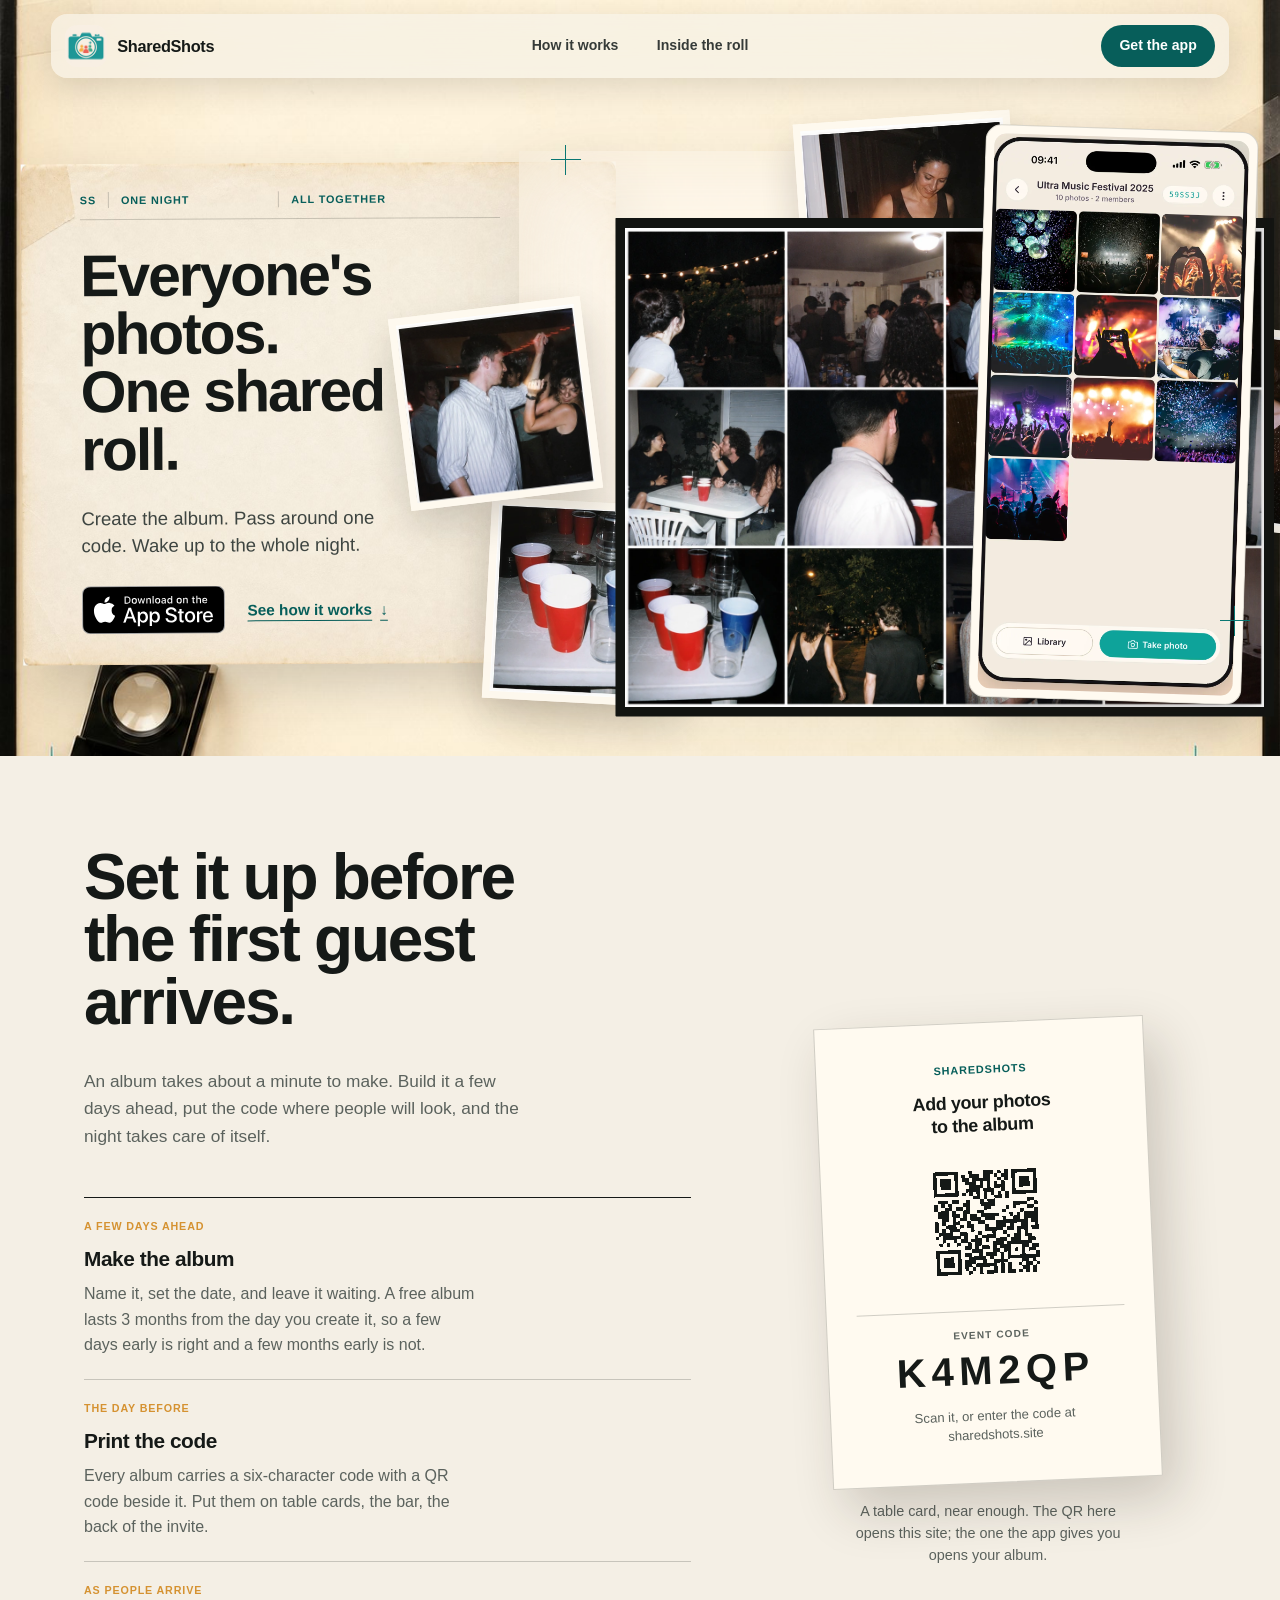
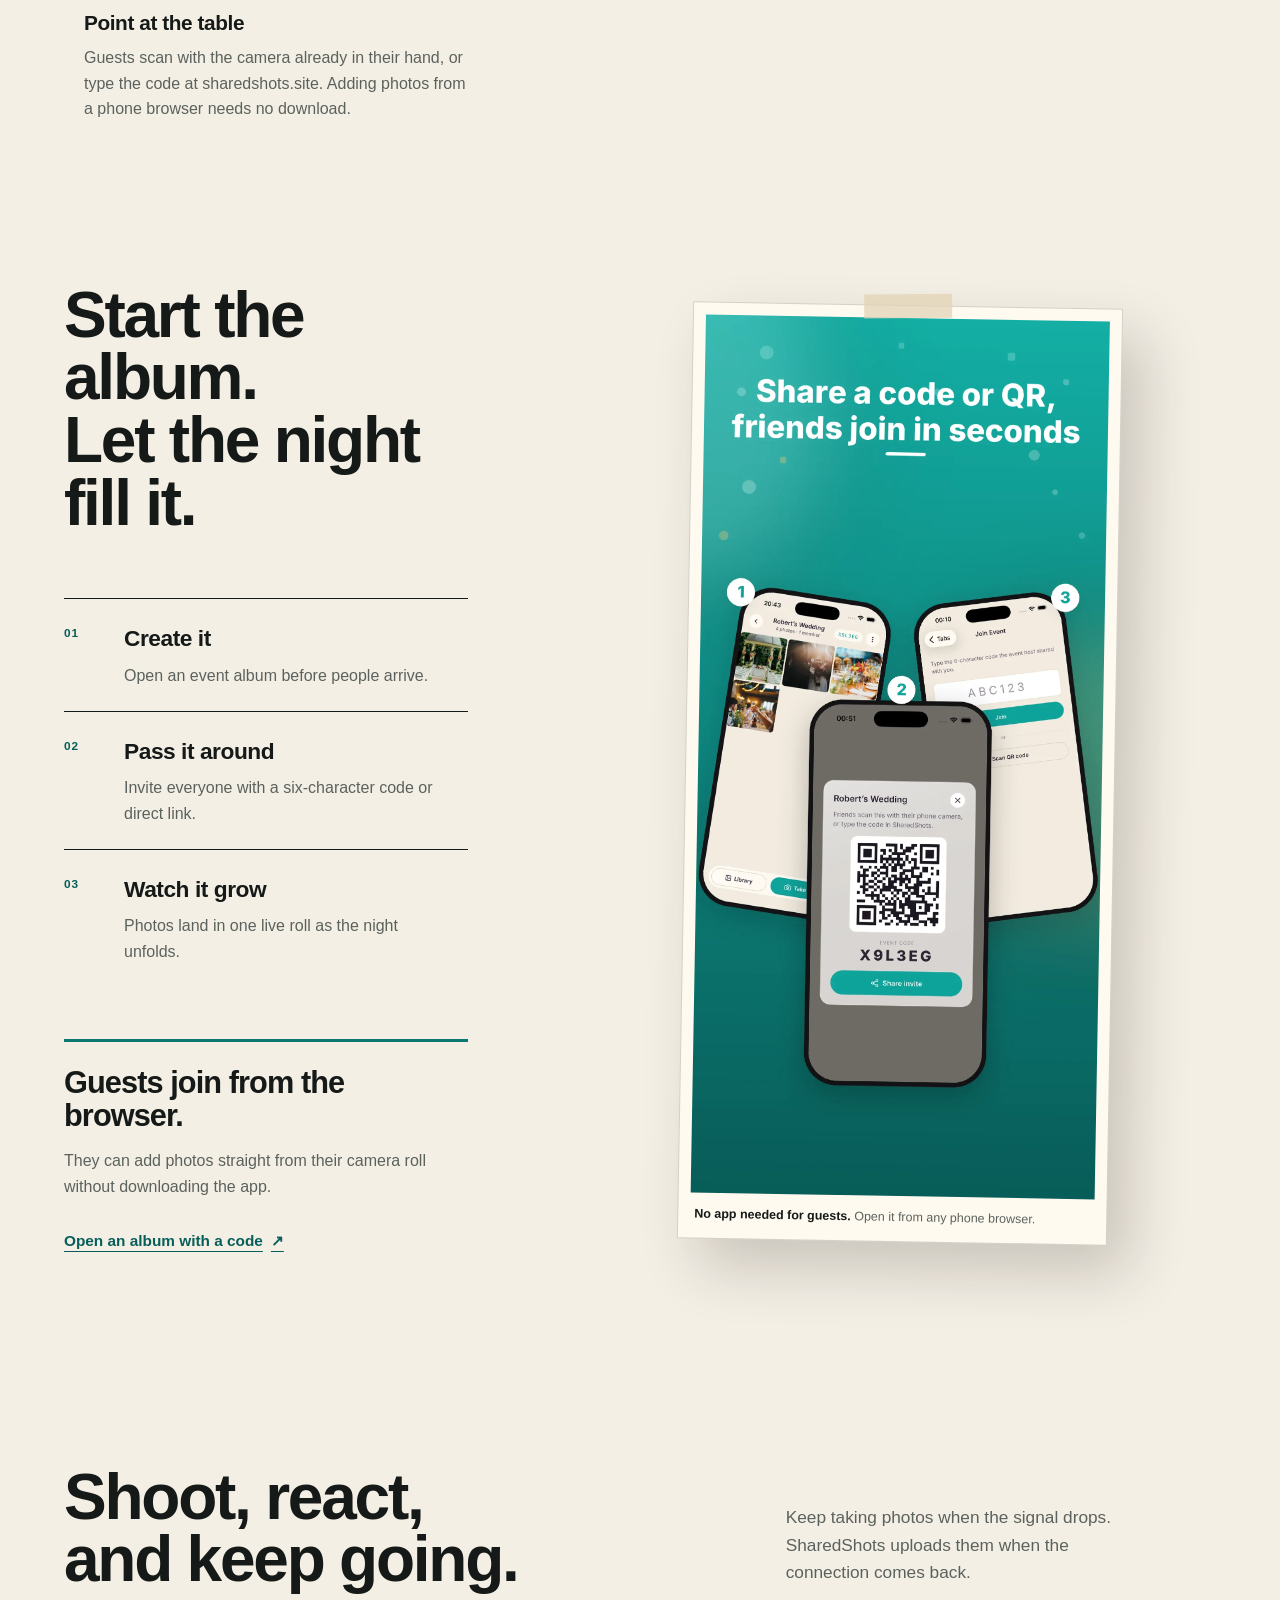
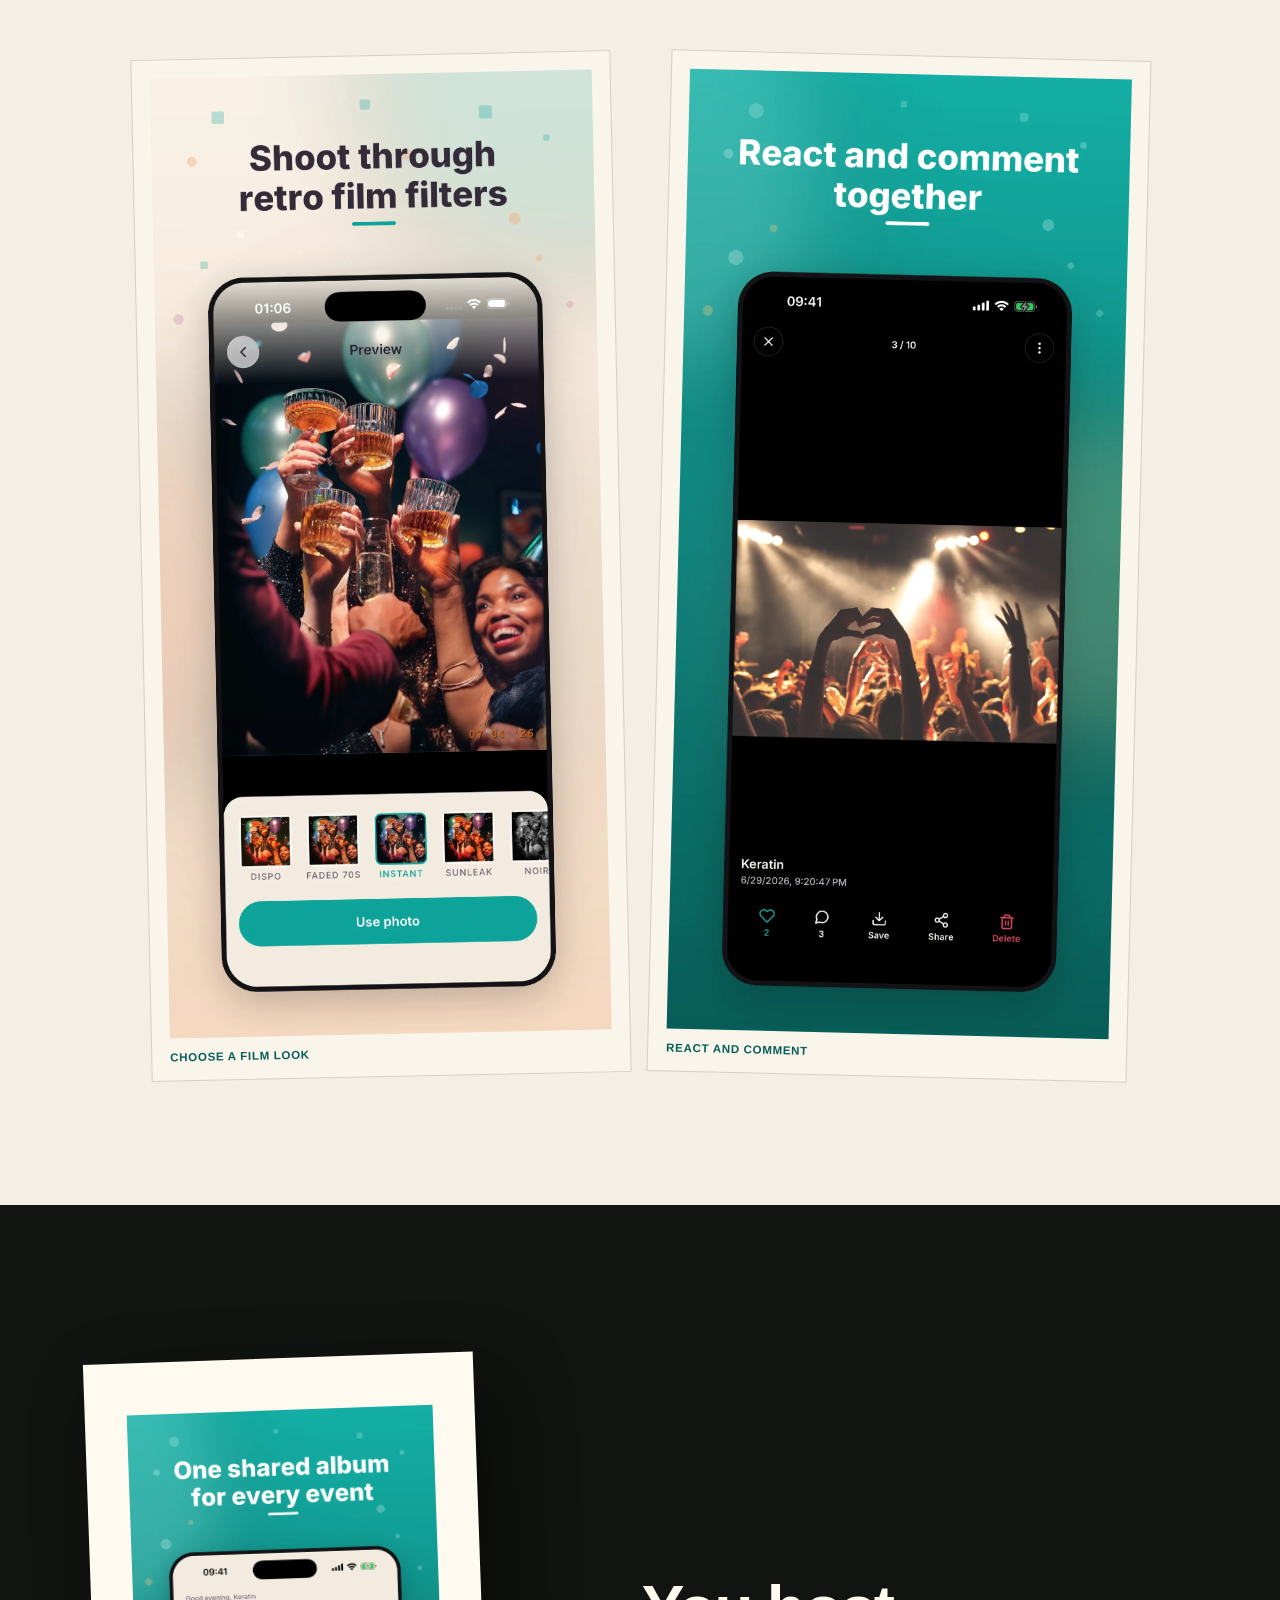
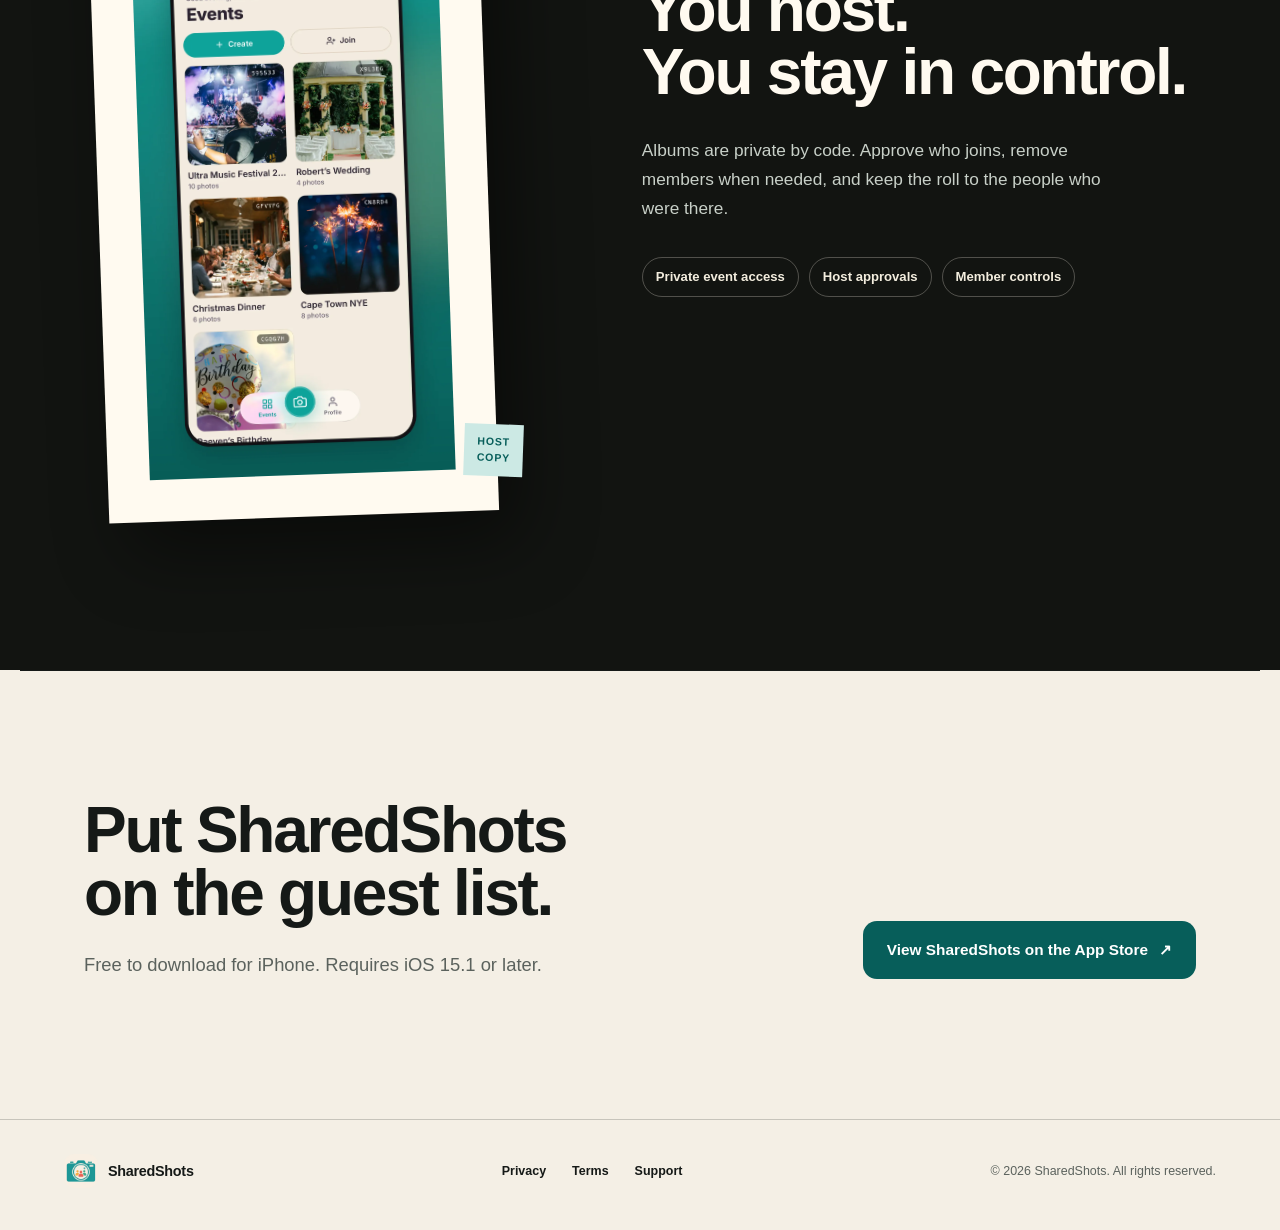
==== commit 62667d05: "Let guests in with a typed code, and put a real QR on the table card Two gaps that turned out to be " ====
--- a/index.html
+++ b/index.html
@@ -102,20 +102,21 @@
           <li>
             <span class="prep-when">As people arrive</span>
             <h3>Point at the table</h3>
-            <p>Guests scan with the camera already in their hand. Adding photos from a phone browser needs no download.</p>
+            <p>Guests scan with the camera already in their hand, or type the code at sharedshots.site. Adding photos from a phone browser needs no download.</p>
           </li>
         </ol>
       </div>
 
       <figure class="prep-print">
-        <div class="prep-card" role="img" aria-label="Example of a printed table card: the SharedShots mark, the words add your photos to the album, an event code reading K4M2QP, and a line telling guests to open SharedShots and enter the code.">
-          <span class="prep-card-mark" aria-hidden="true">SharedShots</span>
-          <p class="prep-card-lead" aria-hidden="true">Add your photos to the album</p>
-          <span class="prep-card-label" aria-hidden="true">Event code</span>
-          <span class="prep-card-code" aria-hidden="true">K4M2QP</span>
-          <p class="prep-card-foot" aria-hidden="true">Open SharedShots and enter the code</p>
-        </div>
-        <figcaption>The app hands you the code and a QR for it. Print whichever suits the table.</figcaption>
+        <div class="prep-card">
+          <span class="prep-card-mark">SharedShots</span>
+          <p class="prep-card-lead">Add your photos to the album</p>
+          <svg class="prep-qr" viewBox="0 0 37 37" xmlns="http://www.w3.org/2000/svg" role="img" aria-label="QR code linking to sharedshots.site" shape-rendering="crispEdges"><path fill="currentColor" d="M4 4h7v1h-7zM14 4h1v1h-1zM18 4h3v1h-3zM22 4h1v1h-1zM24 4h1v1h-1zM26 4h7v1h-7zM4 5h1v1h-1zM10 5h1v1h-1zM12 5h1v1h-1zM14 5h3v1h-3zM18 5h2v1h-2zM21 5h1v1h-1zM23 5h2v1h-2zM26 5h1v1h-1zM32 5h1v1h-1zM4 6h1v1h-1zM6 6h3v1h-3zM10 6h1v1h-1zM12 6h2v1h-2zM15 6h5v1h-5zM22 6h1v1h-1zM24 6h1v1h-1zM26 6h1v1h-1zM28 6h3v1h-3zM32 6h1v1h-1zM4 7h1v1h-1zM6 7h3v1h-3zM10 7h1v1h-1zM13 7h3v1h-3zM17 7h1v1h-1zM19 7h1v1h-1zM21 7h1v1h-1zM23 7h1v1h-1zM26 7h1v1h-1zM28 7h3v1h-3zM32 7h1v1h-1zM4 8h1v1h-1zM6 8h3v1h-3zM10 8h1v1h-1zM14 8h4v1h-4zM19 8h1v1h-1zM21 8h3v1h-3zM26 8h1v1h-1zM28 8h3v1h-3zM32 8h1v1h-1zM4 9h1v1h-1zM10 9h1v1h-1zM13 9h4v1h-4zM18 9h3v1h-3zM23 9h1v1h-1zM26 9h1v1h-1zM32 9h1v1h-1zM4 10h7v1h-7zM12 10h1v1h-1zM14 10h1v1h-1zM16 10h1v1h-1zM18 10h1v1h-1zM20 10h1v1h-1zM22 10h1v1h-1zM24 10h1v1h-1zM26 10h7v1h-7zM15 11h2v1h-2zM18 11h1v1h-1zM21 11h2v1h-2zM24 11h1v1h-1zM5 12h3v1h-3zM9 12h2v1h-2zM13 12h1v1h-1zM17 12h1v1h-1zM19 12h2v1h-2zM30 12h2v1h-2zM4 13h1v1h-1zM6 13h1v1h-1zM8 13h1v1h-1zM12 13h2v1h-2zM17 13h4v1h-4zM26 13h4v1h-4zM32 13h1v1h-1zM4 14h1v1h-1zM7 14h2v1h-2zM10 14h2v1h-2zM13 14h1v1h-1zM18 14h2v1h-2zM24 14h1v1h-1zM26 14h1v1h-1zM30 14h2v1h-2zM5 15h3v1h-3zM9 15h1v1h-1zM12 15h2v1h-2zM16 15h2v1h-2zM23 15h1v1h-1zM28 15h1v1h-1zM32 15h1v1h-1zM5 16h3v1h-3zM9 16h2v1h-2zM12 16h1v1h-1zM14 16h2v1h-2zM17 16h5v1h-5zM25 16h1v1h-1zM27 16h1v1h-1zM29 16h4v1h-4zM6 17h2v1h-2zM9 17h1v1h-1zM11 17h2v1h-2zM14 17h3v1h-3zM18 17h3v1h-3zM23 17h1v1h-1zM26 17h2v1h-2zM29 17h4v1h-4zM4 18h1v1h-1zM6 18h1v1h-1zM9 18h2v1h-2zM13 18h1v1h-1zM16 18h2v1h-2zM21 18h9v1h-9zM31 18h2v1h-2zM4 19h1v1h-1zM7 19h3v1h-3zM11 19h1v1h-1zM13 19h2v1h-2zM18 19h1v1h-1zM21 19h3v1h-3zM25 19h1v1h-1zM28 19h2v1h-2zM32 19h1v1h-1zM4 20h1v1h-1zM6 20h1v1h-1zM8 20h3v1h-3zM14 20h1v1h-1zM18 20h5v1h-5zM24 20h2v1h-2zM27 20h3v1h-3zM31 20h2v1h-2zM5 21h4v1h-4zM11 21h2v1h-2zM16 21h1v1h-1zM20 21h1v1h-1zM23 21h1v1h-1zM27 21h1v1h-1zM29 21h1v1h-1zM4 22h1v1h-1zM6 22h5v1h-5zM12 22h1v1h-1zM15 22h1v1h-1zM17 22h4v1h-4zM24 22h1v1h-1zM26 22h2v1h-2zM29 22h2v1h-2zM6 23h1v1h-1zM9 23h1v1h-1zM11 23h2v1h-2zM14 23h3v1h-3zM18 23h1v1h-1zM21 23h3v1h-3zM25 23h3v1h-3zM30 23h2v1h-2zM5 24h1v1h-1zM7 24h1v1h-1zM10 24h1v1h-1zM13 24h1v1h-1zM15 24h2v1h-2zM20 24h3v1h-3zM24 24h7v1h-7zM12 25h2v1h-2zM15 25h1v1h-1zM17 25h2v1h-2zM20 25h1v1h-1zM22 25h3v1h-3zM28 25h2v1h-2zM31 25h2v1h-2zM4 26h7v1h-7zM14 26h3v1h-3zM20 26h2v1h-2zM23 26h2v1h-2zM26 26h1v1h-1zM28 26h1v1h-1zM30 26h2v1h-2zM4 27h1v1h-1zM10 27h1v1h-1zM12 27h2v1h-2zM16 27h1v1h-1zM18 27h3v1h-3zM22 27h1v1h-1zM24 27h1v1h-1zM28 27h1v1h-1zM32 27h1v1h-1zM4 28h1v1h-1zM6 28h3v1h-3zM10 28h1v1h-1zM13 28h5v1h-5zM19 28h1v1h-1zM22 28h1v1h-1zM24 28h9v1h-9zM4 29h1v1h-1zM6 29h3v1h-3zM10 29h1v1h-1zM12 29h3v1h-3zM17 29h1v1h-1zM20 29h4v1h-4zM28 29h2v1h-2zM31 29h1v1h-1zM4 30h1v1h-1zM6 30h3v1h-3zM10 30h1v1h-1zM12 30h2v1h-2zM15 30h6v1h-6zM22 30h1v1h-1zM24 30h1v1h-1zM27 30h1v1h-1zM29 30h2v1h-2zM32 30h1v1h-1zM4 31h1v1h-1zM10 31h1v1h-1zM12 31h1v1h-1zM14 31h1v1h-1zM16 31h1v1h-1zM20 31h1v1h-1zM22 31h1v1h-1zM24 31h1v1h-1zM28 31h2v1h-2zM31 31h1v1h-1zM4 32h7v1h-7zM13 32h1v1h-1zM16 32h1v1h-1zM18 32h3v1h-3zM22 32h1v1h-1zM24 32h2v1h-2zM27 32h1v1h-1zM29 32h1v1h-1zM31 32h1v1h-1z"/></svg>
+          <span class="prep-card-label">Event code</span>
+          <span class="prep-card-code">K4M2QP</span>
+          <p class="prep-card-foot">Scan it, or enter the code at sharedshots.site</p>
+        </div>
+        <figcaption>A table card, near enough. The QR here opens this site; the one the app gives you opens your album.</figcaption>
       </figure>
     </section>
 
@@ -141,7 +142,7 @@
         <div class="guest-join-copy">
           <h3>Guests join from the browser.</h3>
           <p>They can add photos straight from their camera roll without downloading the app.</p>
-          <a class="text-action" href="./join.html">Open the guest join page <span aria-hidden="true">↗</span></a>
+          <a class="text-action" href="./album.html">Open an album with a code <span aria-hidden="true">↗</span></a>
         </div>
       </div>
       <figure class="code-proof">
--- a/style.css
+++ b/style.css
@@ -963,6 +963,19 @@
   text-wrap: balance;
 }
 
+/* A real, scannable QR for https://sharedshots.site/ - generated from the URL,
+   not drawn. Error level Q with a 4-module quiet zone baked into the viewBox,
+   so it still reads once printed and photographed off a table. crispEdges
+   stops the renderer antialiasing module edges into grey mush at small sizes,
+   which is what breaks scanning. It is ink on Fresh Print, never inverted:
+   scanners expect dark modules on a light field. */
+.prep-qr {
+  width: clamp(112px, 12vw, 132px);
+  height: auto;
+  margin-top: 20px;
+  color: var(--ink);
+}
+
 .prep-card-label {
   width: 100%;
   margin-top: 22px;
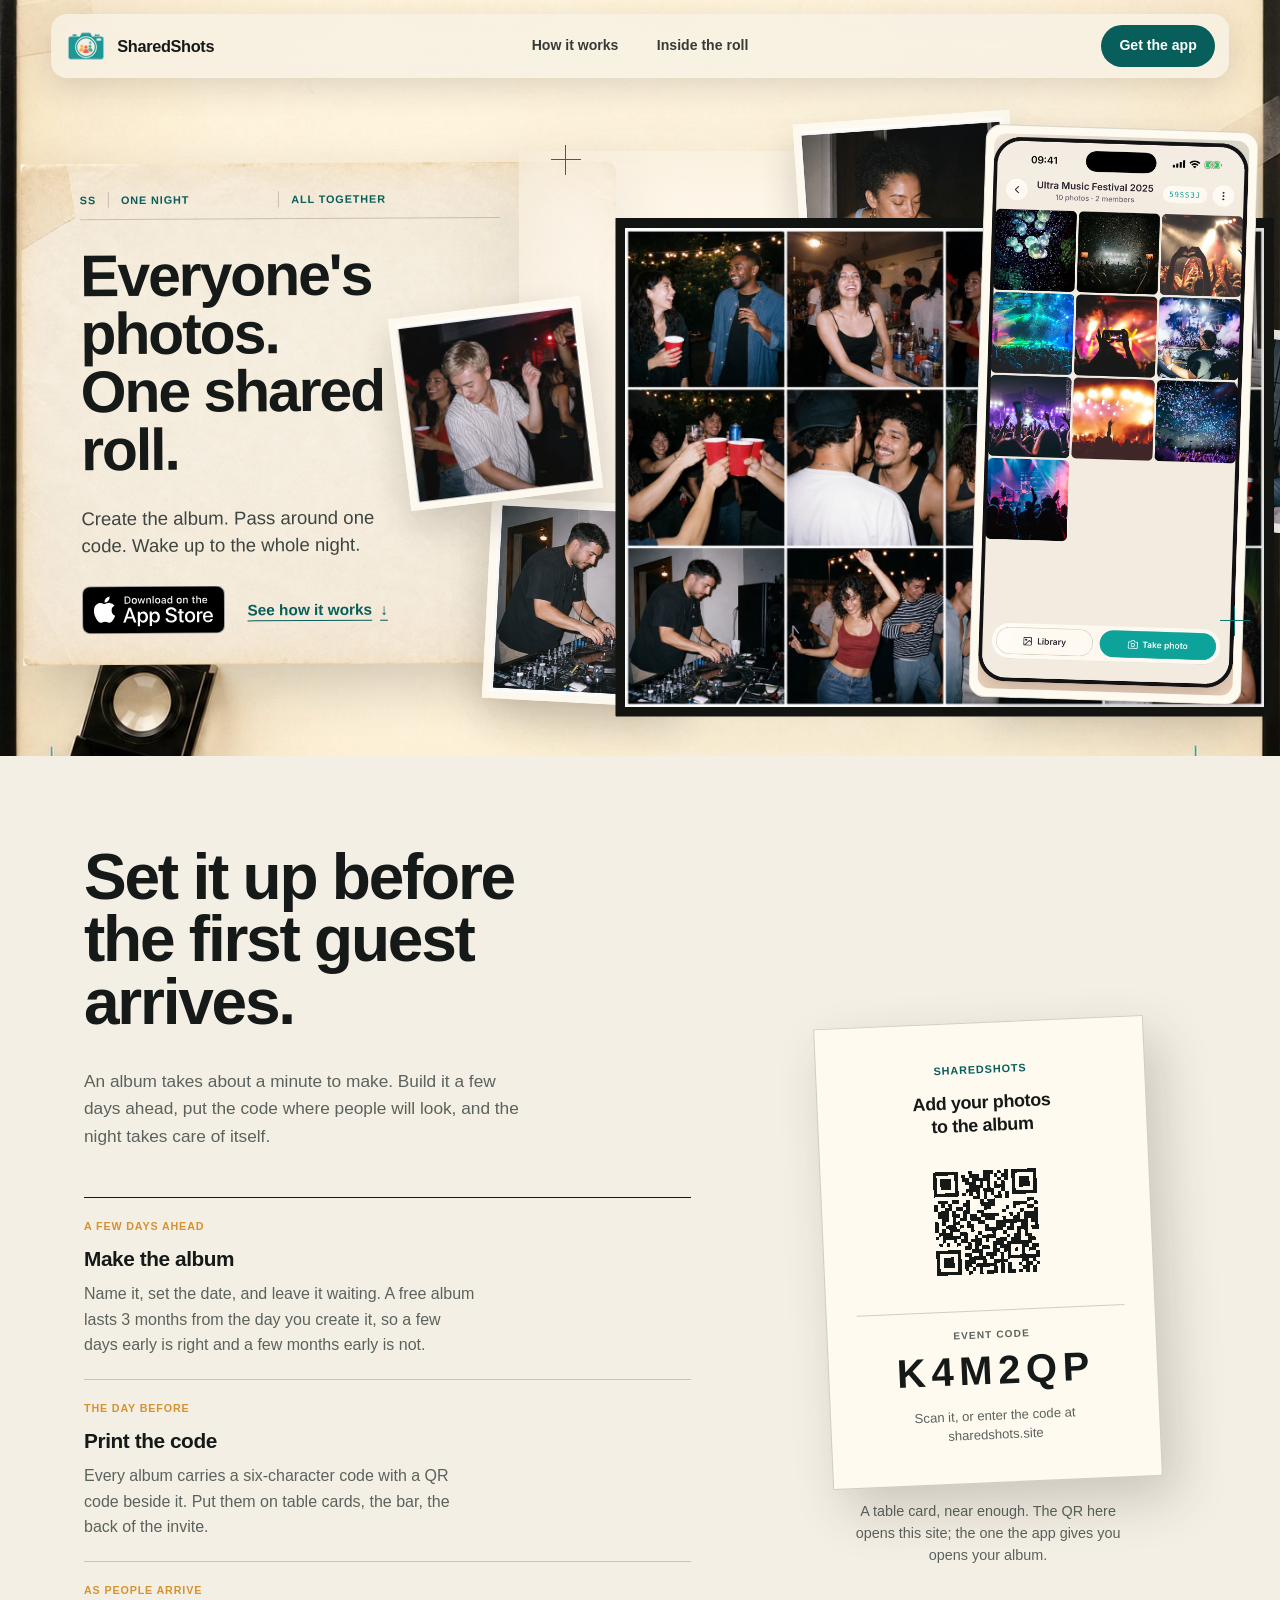
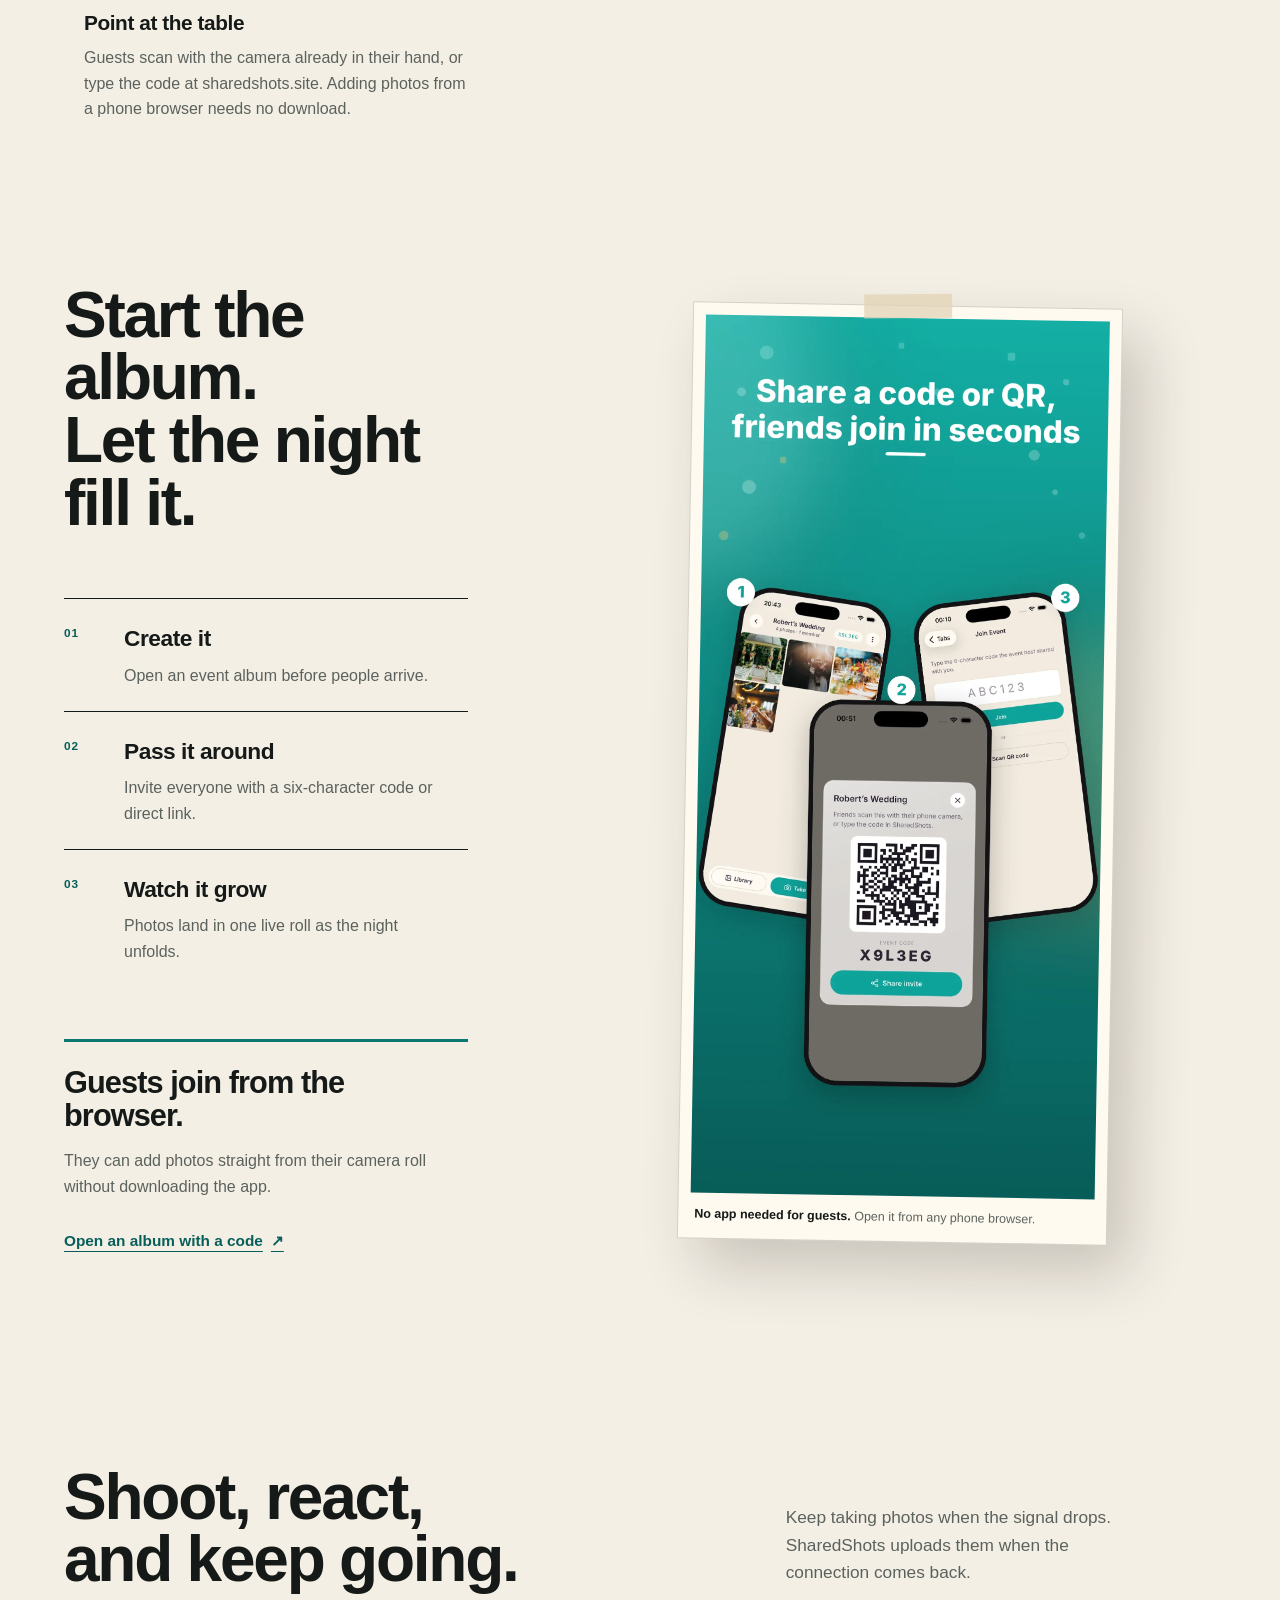
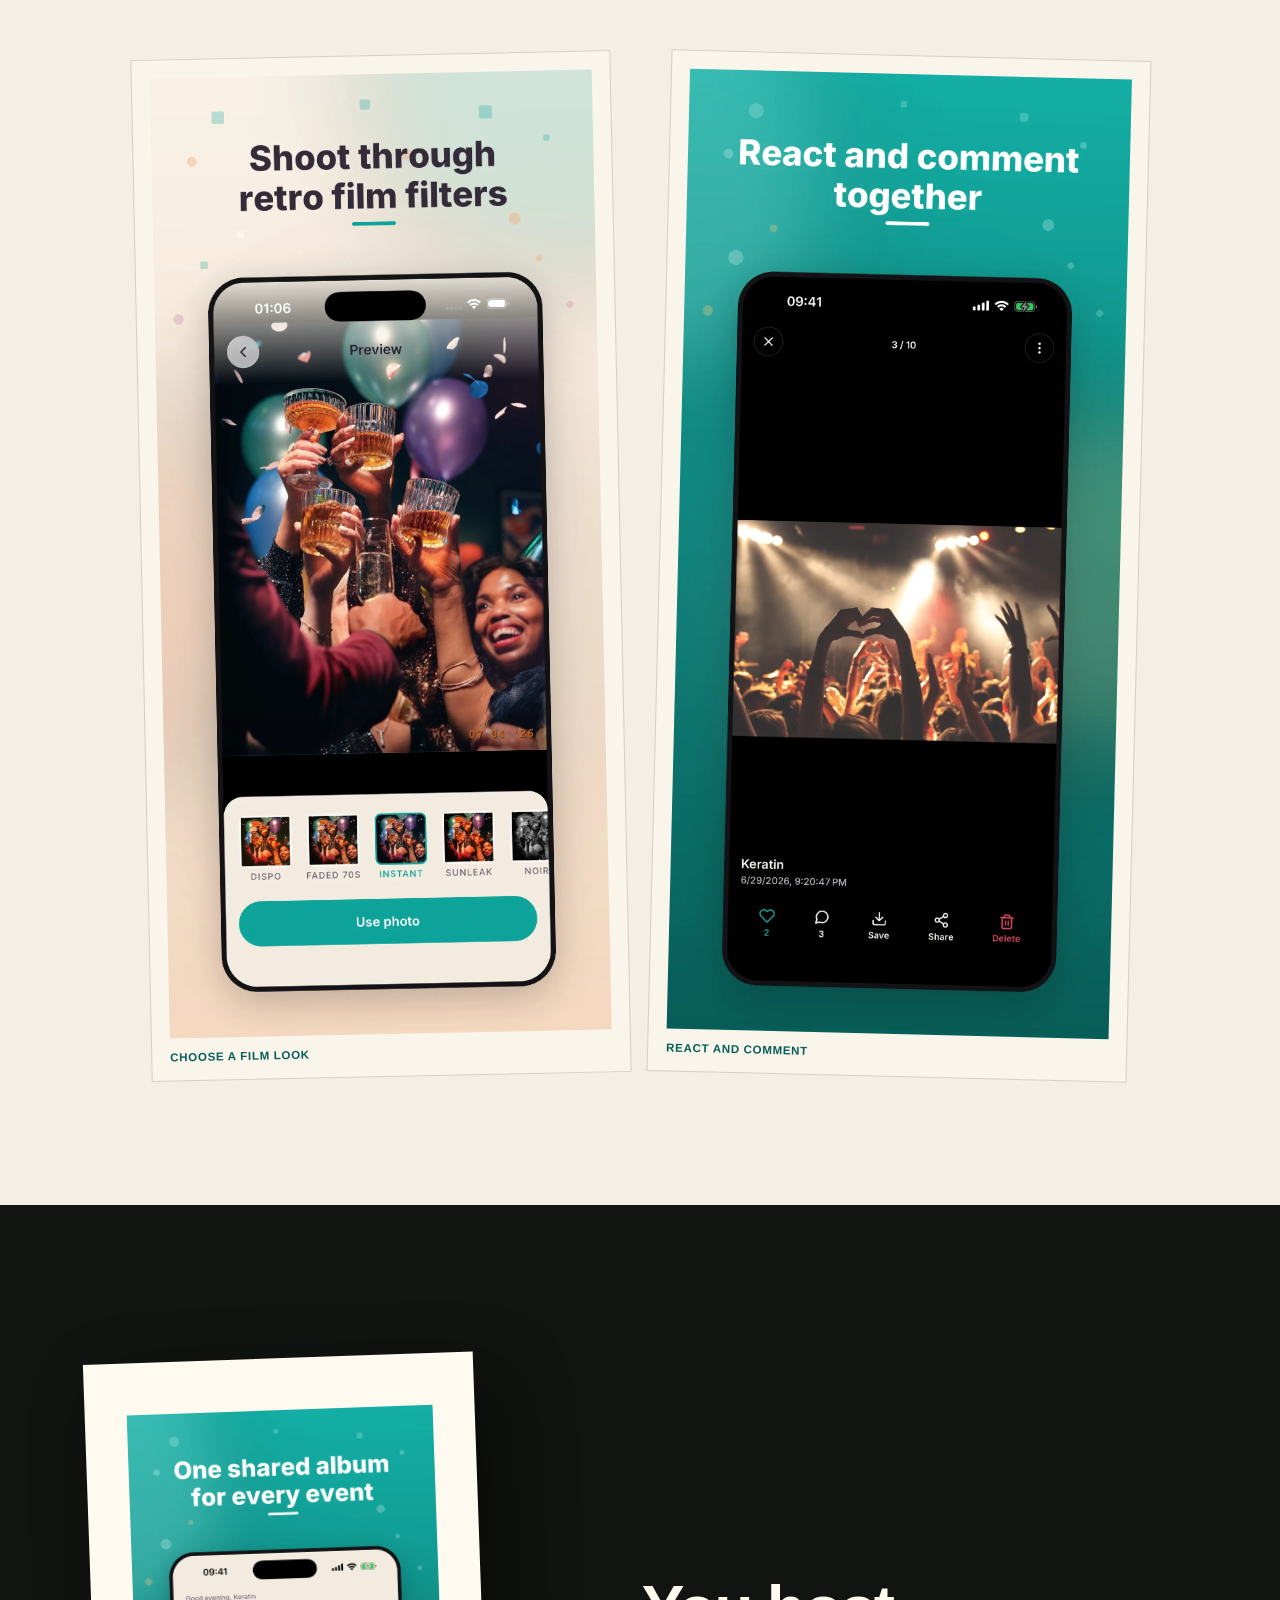
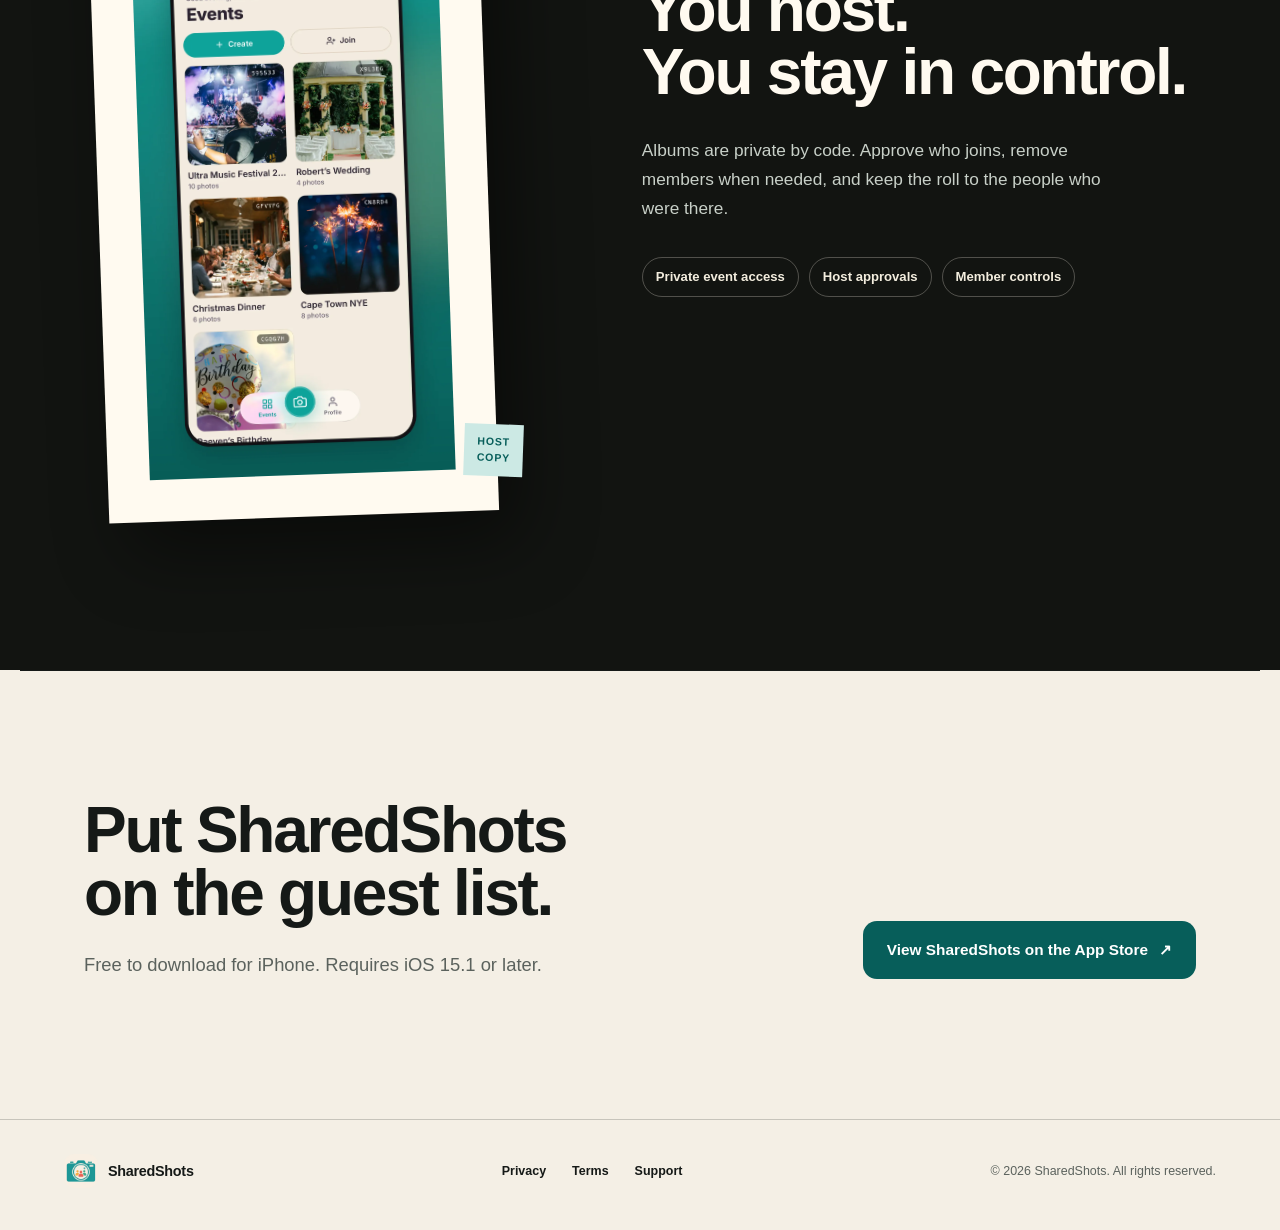
==== commit 826ff5d8: "Refresh hero party photography" ====
--- a/index.html
+++ b/index.html
@@ -15,8 +15,34 @@
   <meta property="og:title" content="SharedShots | Everyone's photos, one shared roll" />
   <meta property="og:description" content="Create the album. Pass around one code. Wake up to the whole night." />
   <meta property="og:url" content="https://sharedshots.site/" />
-  <meta property="og:image" content="https://sharedshots.site/assets/event-contact-sheet-v2.webp" />
+  <meta property="og:image" content="https://sharedshots.site/assets/event-contact-sheet-v3.webp" />
   <meta name="twitter:card" content="summary_large_image" />
+  <!--
+    Google's OAuth branding review compares the app name on the consent screen
+    against the app name on the homepage, and flagged them as not matching on
+    2026-08-18 even though both read "SharedShots". The visible brand and the
+    <title> both already lead with it, so the gap was that nothing stated the
+    name in a form a checker can read without inferring it from layout. These
+    three do, and all three say exactly what the Cloud Console says.
+
+    The App Store name stays "SharedShots: Event Photo Album" on purpose - that
+    longer form carries the ASO keywords, and Google's check is against this
+    page, not the store listing.
+  -->
+  <meta property="og:site_name" content="SharedShots" />
+  <meta name="application-name" content="SharedShots" />
+  <script type="application/ld+json">
+  {
+    "@context": "https://schema.org",
+    "@type": "SoftwareApplication",
+    "name": "SharedShots",
+    "url": "https://sharedshots.site/",
+    "applicationCategory": "PhotoApplication",
+    "operatingSystem": "iOS 15.1 or later",
+    "description": "Create one event album, share a six-character code, and collect everyone's photos in one live roll. Guests can join from the browser.",
+    "sameAs": "https://apps.apple.com/app/id6786014182"
+  }
+  </script>
   <script>document.documentElement.classList.add('js');</script>
 </head>
 <body class="landing">
@@ -60,19 +86,19 @@
         <div class="registration registration-one" aria-hidden="true"></div>
         <div class="registration registration-two" aria-hidden="true"></div>
         <div class="film-strip film-strip-top" aria-hidden="true">
-          <img src="./assets/event-contact-sheet-v2.webp" alt="" width="1448" height="1086" />
+          <img src="./assets/event-contact-sheet-v3.webp" alt="" width="1448" height="1086" />
         </div>
         <div class="film-strip film-strip-bottom" aria-hidden="true">
-          <img src="./assets/event-contact-sheet-v2.webp" alt="" width="1448" height="1086" />
+          <img src="./assets/event-contact-sheet-v3.webp" alt="" width="1448" height="1086" />
         </div>
         <div class="film-strip film-strip-left" aria-hidden="true">
-          <img src="./assets/event-contact-sheet-v2.webp" alt="" width="1448" height="1086" />
+          <img src="./assets/event-contact-sheet-v3.webp" alt="" width="1448" height="1086" />
         </div>
         <div class="film-strip film-strip-right" aria-hidden="true">
-          <img src="./assets/event-contact-sheet-v2.webp" alt="" width="1448" height="1086" />
+          <img src="./assets/event-contact-sheet-v3.webp" alt="" width="1448" height="1086" />
         </div>
         <figure class="contact-proof">
-          <img src="./assets/event-contact-sheet-v2.webp" alt="Candid guest photos from a backyard birthday and late-night hangout" width="1448" height="1086" />
+          <img src="./assets/event-contact-sheet-v3.webp" alt="Candid guest photos from a vibrant backyard birthday party" width="1448" height="1086" />
         </figure>
         <figure class="product-proof">
           <div class="product-shot-crop">
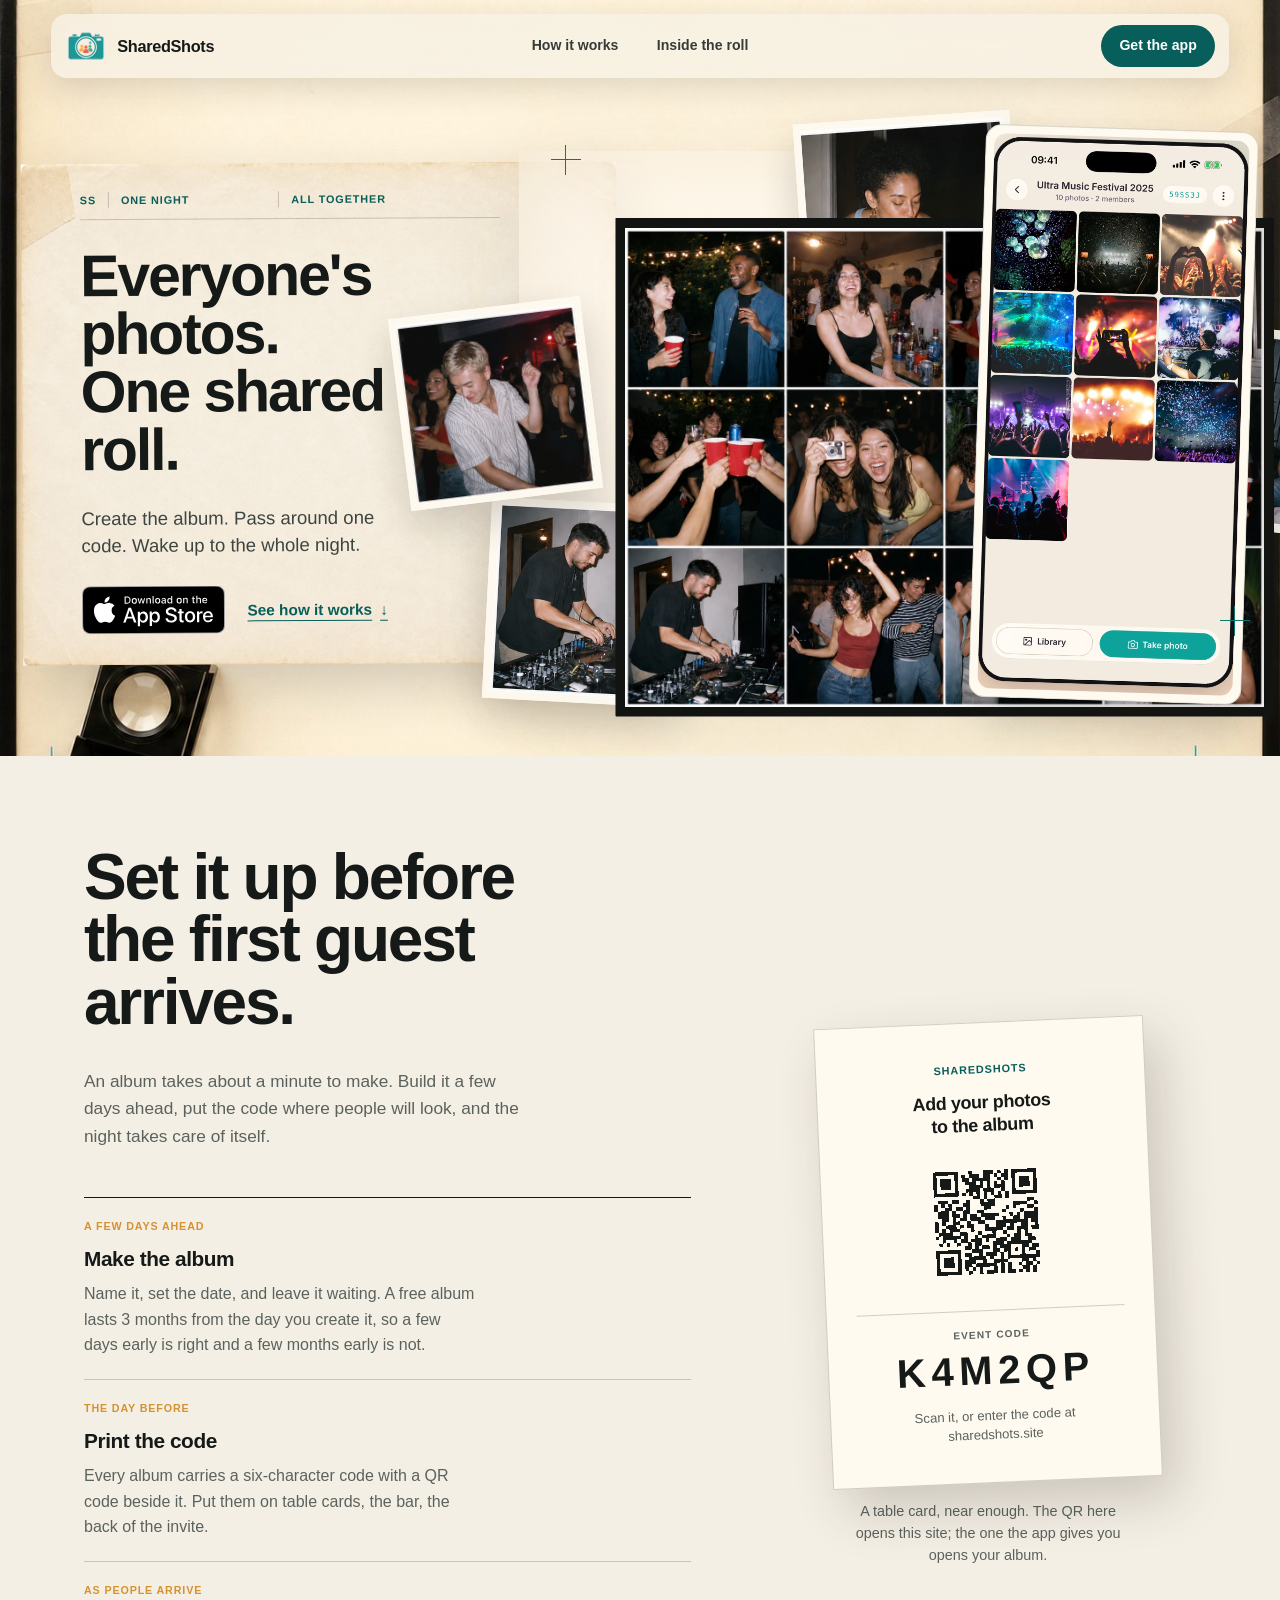
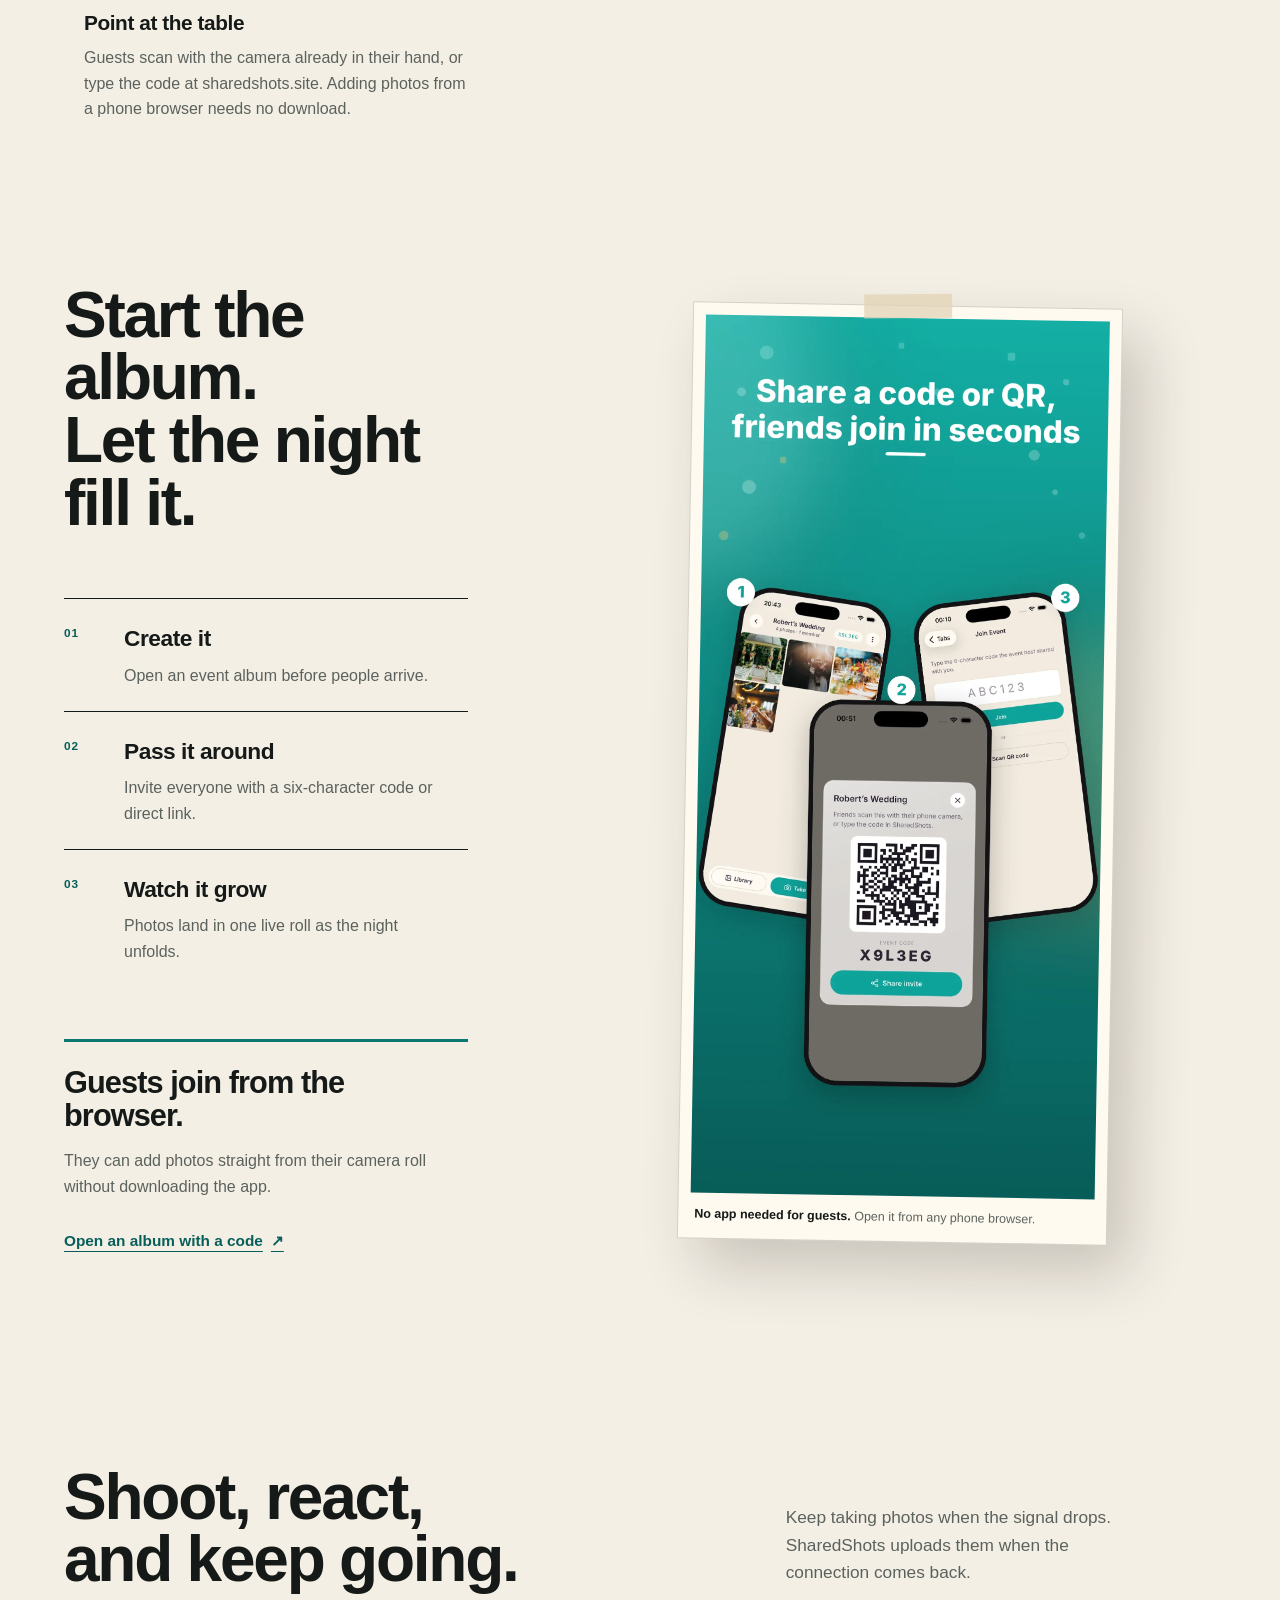
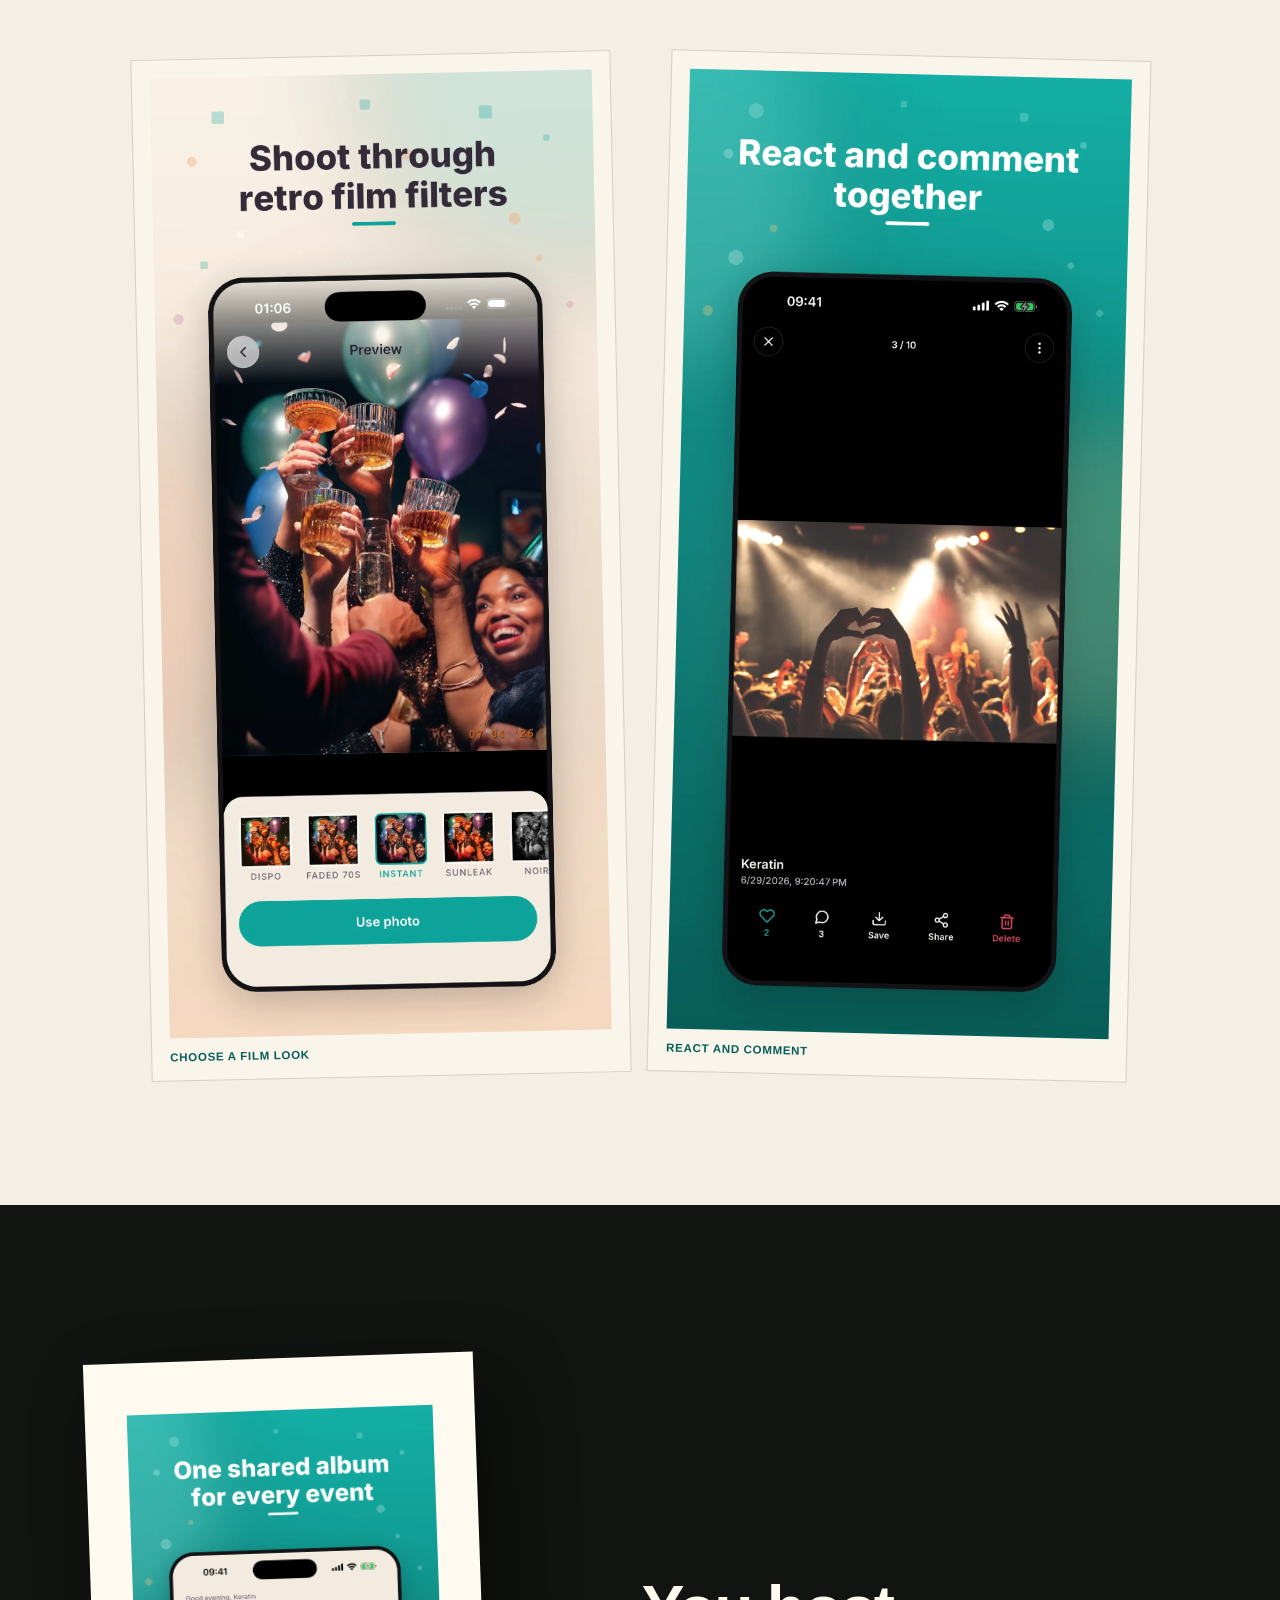
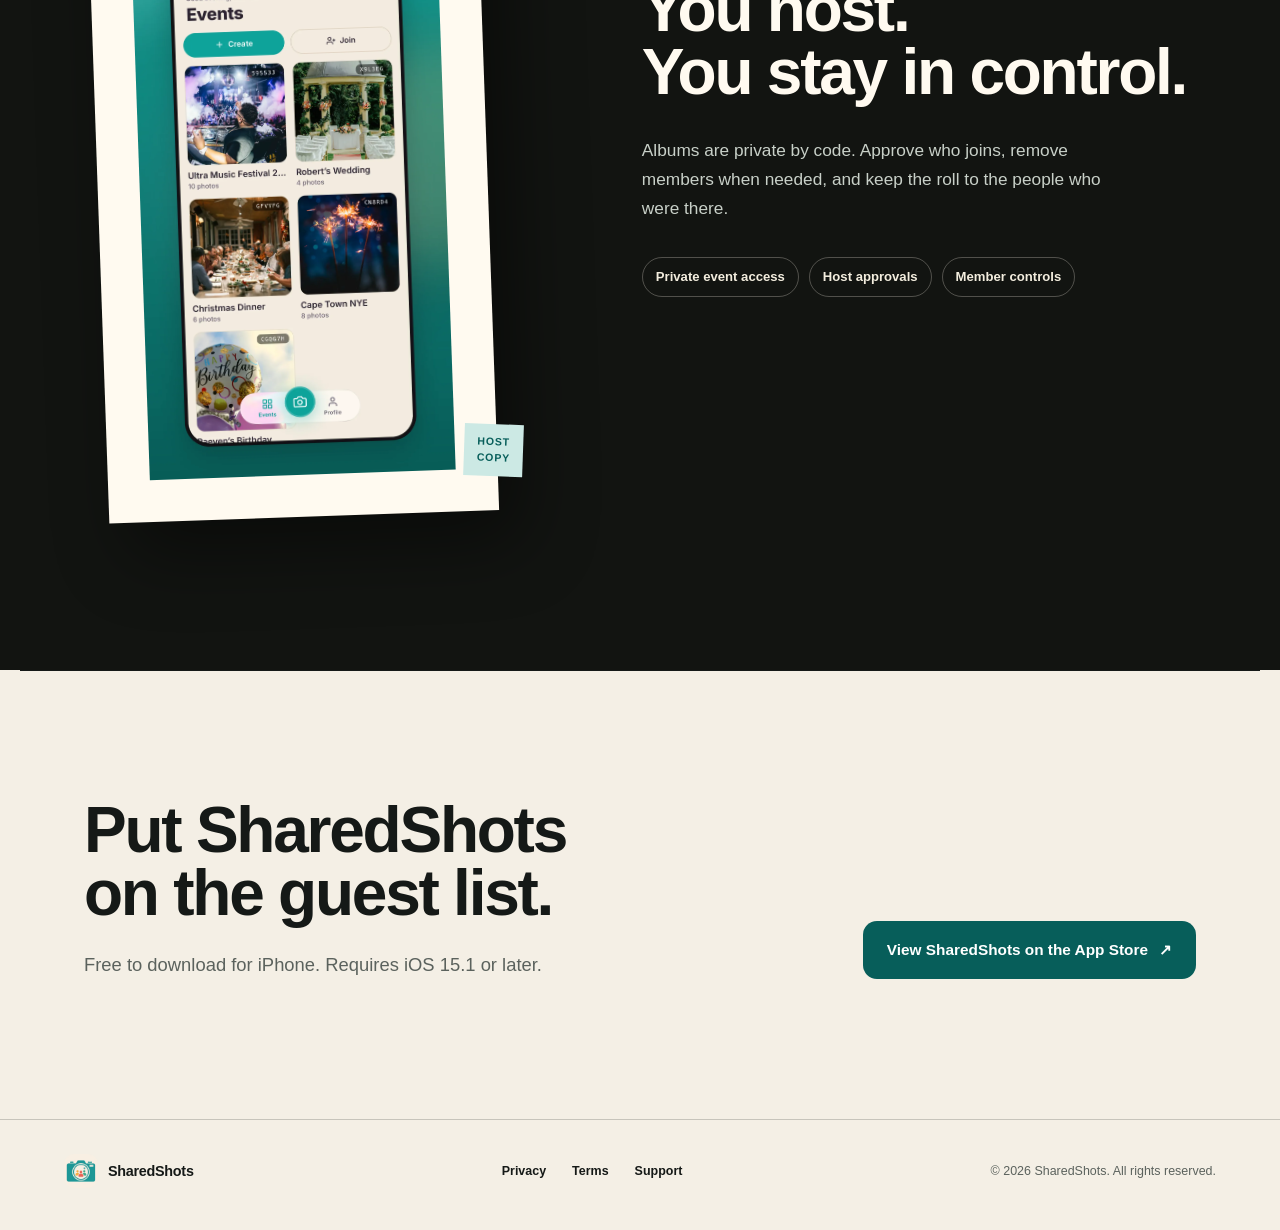
==== commit 12ec43e4: "Swap hero party photo" ====
--- a/index.html
+++ b/index.html
@@ -15,7 +15,7 @@
   <meta property="og:title" content="SharedShots | Everyone's photos, one shared roll" />
   <meta property="og:description" content="Create the album. Pass around one code. Wake up to the whole night." />
   <meta property="og:url" content="https://sharedshots.site/" />
-  <meta property="og:image" content="https://sharedshots.site/assets/event-contact-sheet-v3.webp" />
+  <meta property="og:image" content="https://sharedshots.site/assets/event-contact-sheet-v4.webp" />
   <meta name="twitter:card" content="summary_large_image" />
   <!--
     Google's OAuth branding review compares the app name on the consent screen
@@ -86,19 +86,19 @@
         <div class="registration registration-one" aria-hidden="true"></div>
         <div class="registration registration-two" aria-hidden="true"></div>
         <div class="film-strip film-strip-top" aria-hidden="true">
-          <img src="./assets/event-contact-sheet-v3.webp" alt="" width="1448" height="1086" />
+          <img src="./assets/event-contact-sheet-v4.webp" alt="" width="1448" height="1086" />
         </div>
         <div class="film-strip film-strip-bottom" aria-hidden="true">
-          <img src="./assets/event-contact-sheet-v3.webp" alt="" width="1448" height="1086" />
+          <img src="./assets/event-contact-sheet-v4.webp" alt="" width="1448" height="1086" />
         </div>
         <div class="film-strip film-strip-left" aria-hidden="true">
-          <img src="./assets/event-contact-sheet-v3.webp" alt="" width="1448" height="1086" />
+          <img src="./assets/event-contact-sheet-v4.webp" alt="" width="1448" height="1086" />
         </div>
         <div class="film-strip film-strip-right" aria-hidden="true">
-          <img src="./assets/event-contact-sheet-v3.webp" alt="" width="1448" height="1086" />
+          <img src="./assets/event-contact-sheet-v4.webp" alt="" width="1448" height="1086" />
         </div>
         <figure class="contact-proof">
-          <img src="./assets/event-contact-sheet-v3.webp" alt="Candid guest photos from a vibrant backyard birthday party" width="1448" height="1086" />
+          <img src="./assets/event-contact-sheet-v4.webp" alt="Candid guest photos from a vibrant backyard birthday party" width="1448" height="1086" />
         </figure>
         <figure class="product-proof">
           <div class="product-shot-crop">
